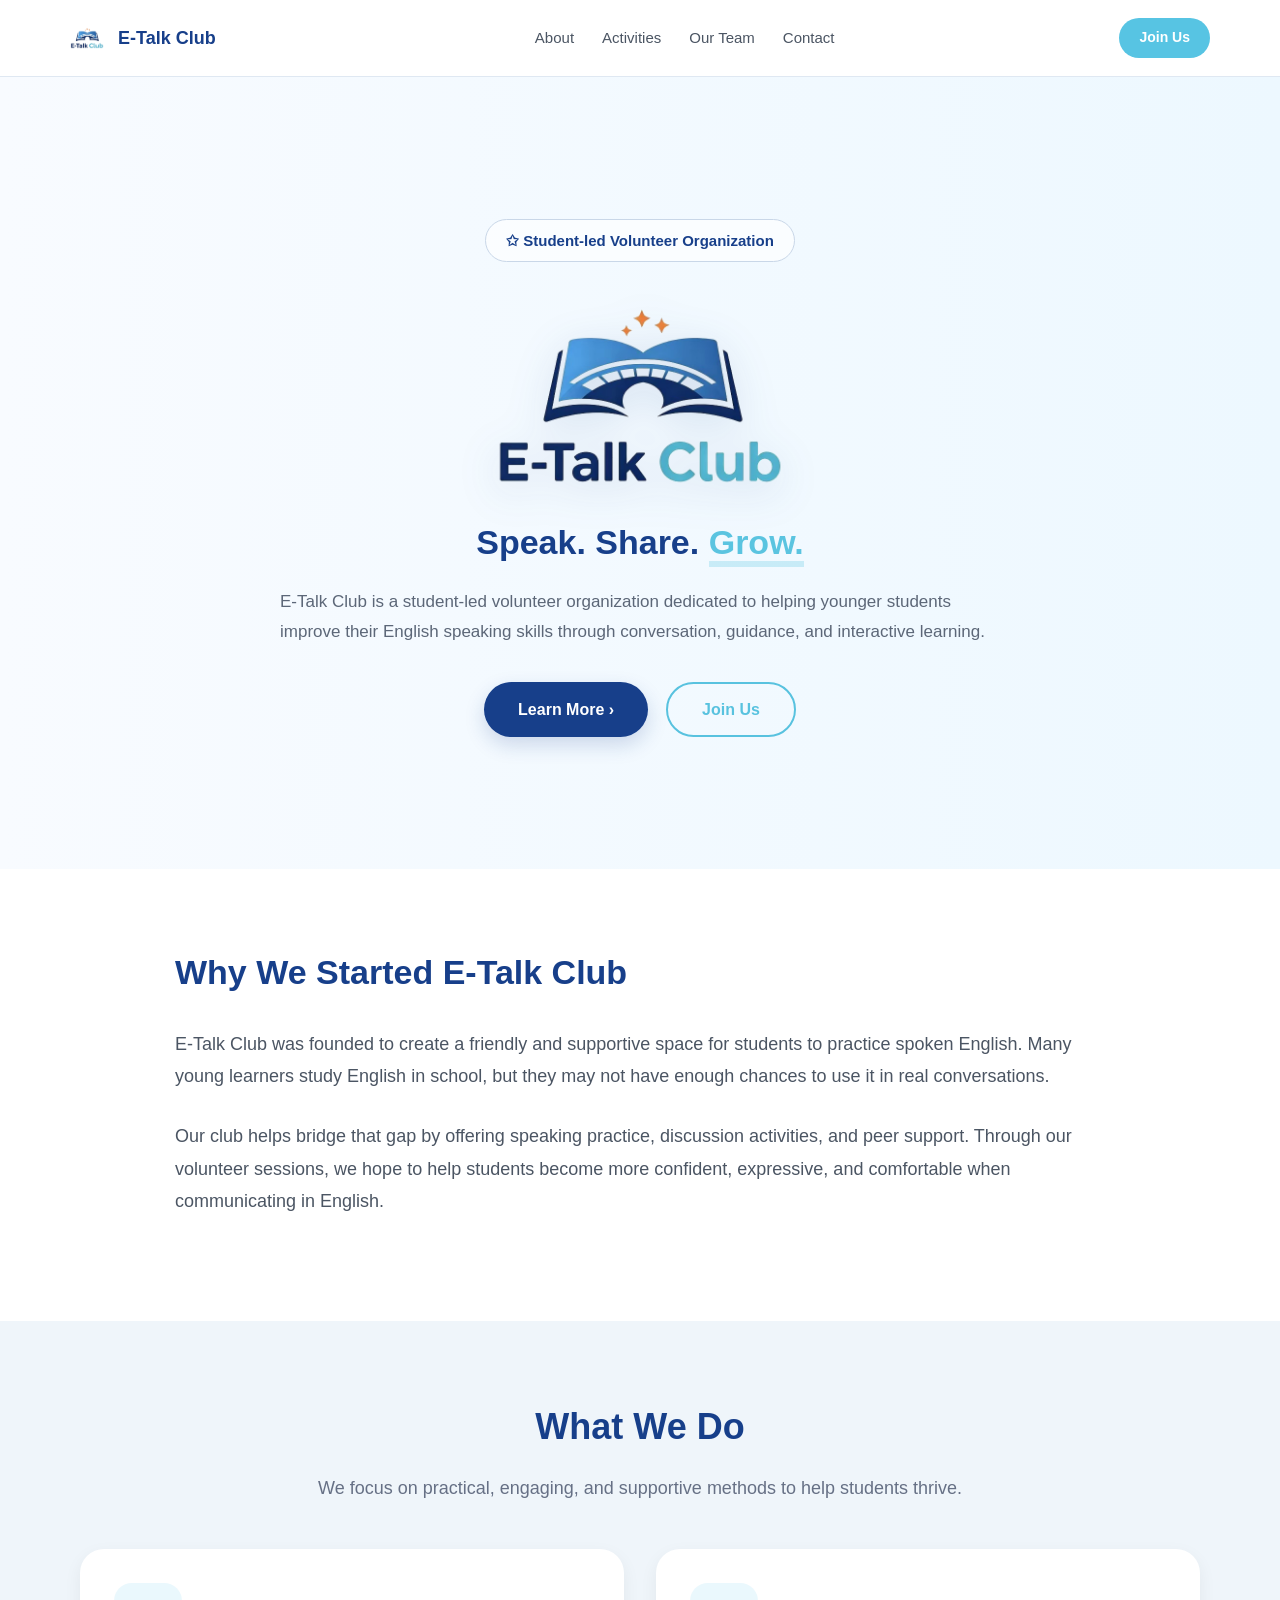
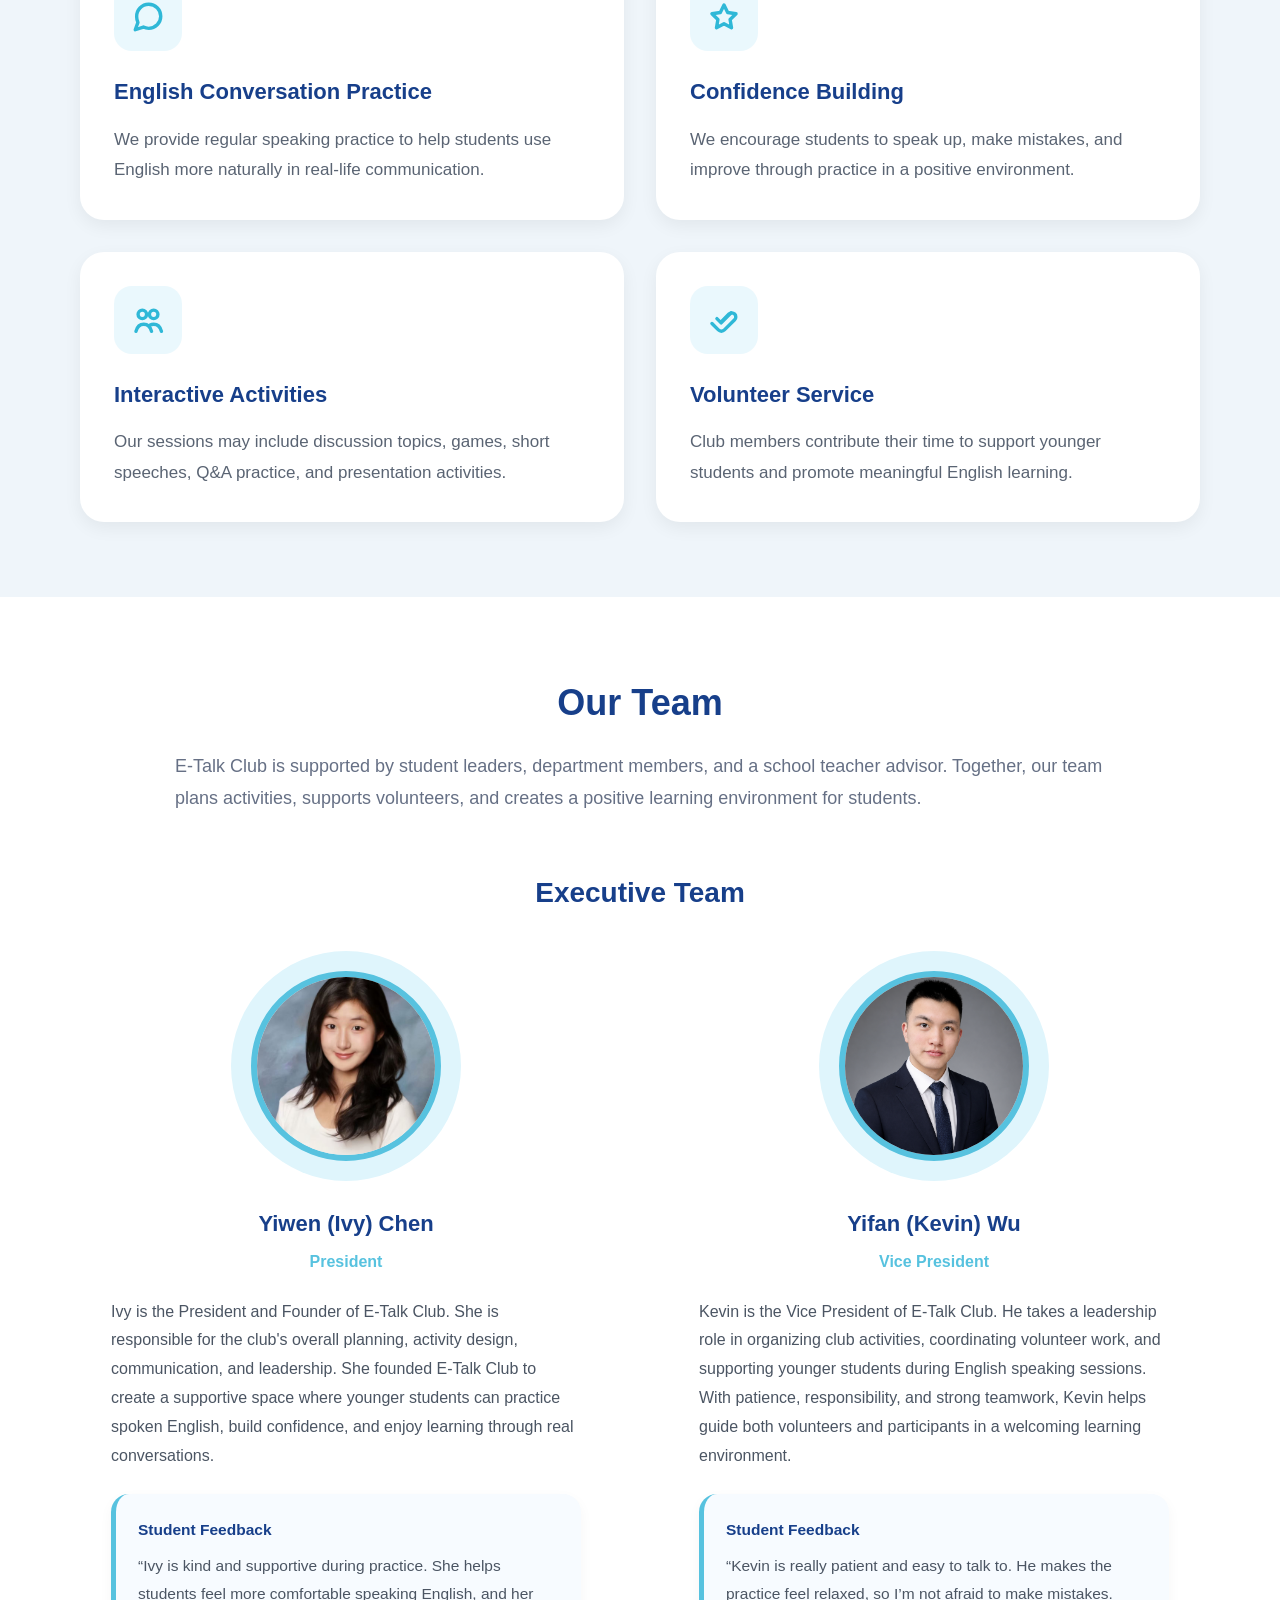
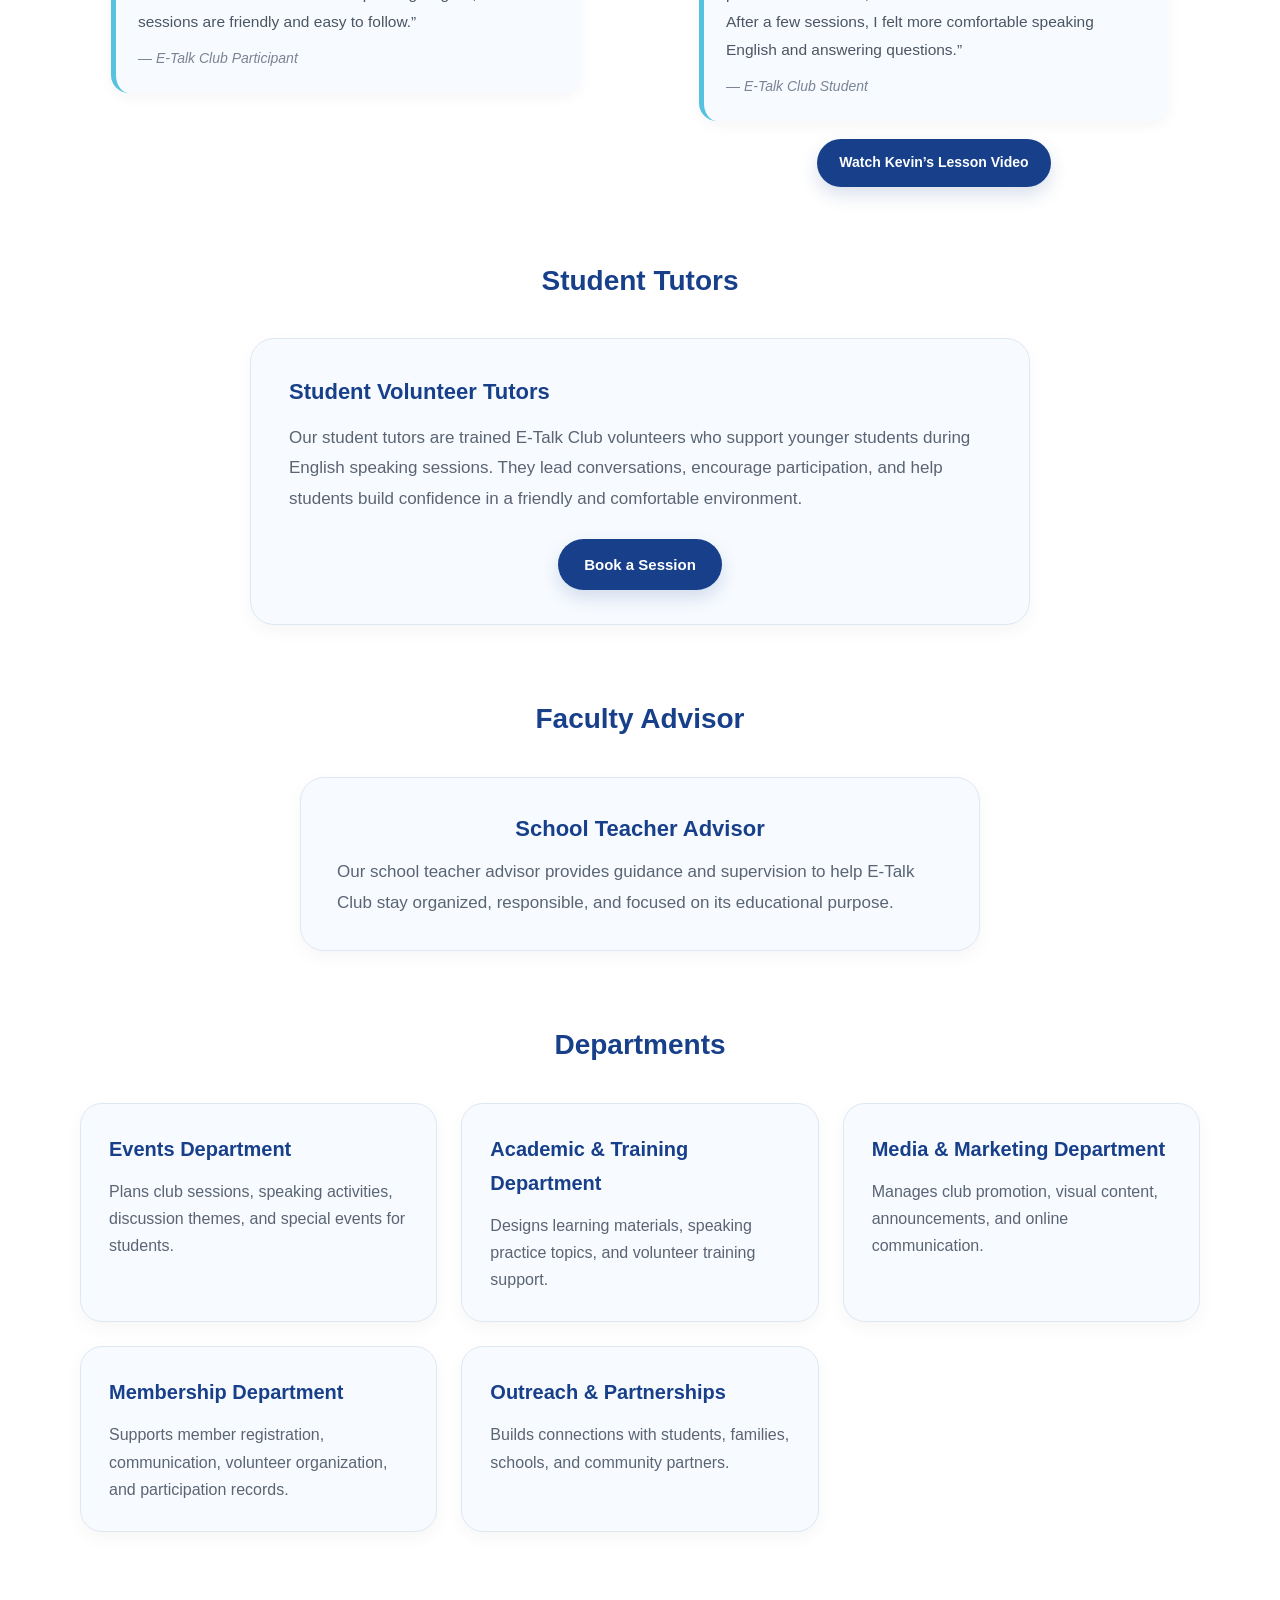
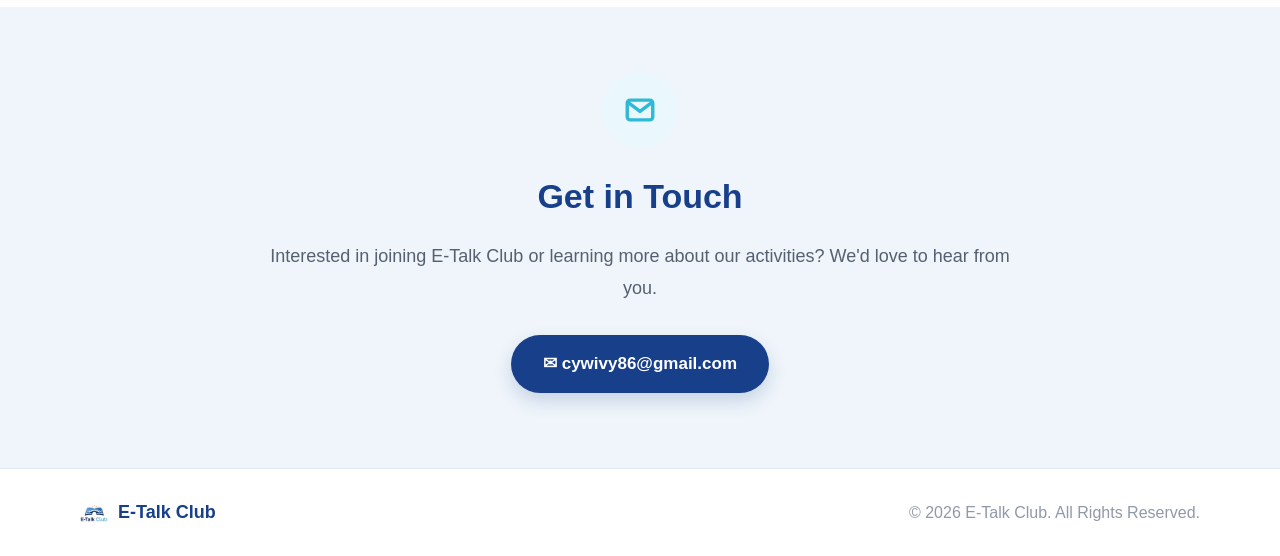
==== index.html @ aeff35d2 "更新 index.html" ====
<!DOCTYPE html>
<html lang="en">
<head>
  <meta charset="UTF-8" />
  <meta name="viewport" content="width=device-width, initial-scale=1.0" />

  <title>E-Talk Club</title>

  <style>
    * {
      margin: 0;
      padding: 0;
      box-sizing: border-box;
      font-family: Arial, Helvetica, sans-serif;
    }

    html {
      scroll-behavior: smooth;
    }

    body {
      background: #f7fbff;
      color: #2f3b4a;
      line-height: 1.7;
    }

    a {
      text-decoration: none;
    }

    img {
      display: block;
      max-width: 100%;
    }

    header {
      background: #ffffff;
      border-bottom: 1px solid #dfe8f2;
      position: sticky;
      top: 0;
      z-index: 1000;
    }

    .navbar {
      max-width: 1200px;
      margin: 0 auto;
      padding: 18px 30px;
      display: flex;
      align-items: center;
      justify-content: space-between;
      gap: 20px;
    }

    .brand {
      display: flex;
      align-items: center;
      gap: 14px;
      min-width: 180px;
    }

    .brand img {
      width: 34px;
      height: auto;
    }

    .brand span {
      font-size: 18px;
      font-weight: 800;
      color: #173f8a;
    }

    .nav-links {
      display: flex;
      align-items: center;
      gap: 28px;
    }

    .nav-links a {
      color: #4b5563;
      font-size: 15px;
      transition: 0.2s;
    }

    .nav-links a:hover {
      color: #173f8a;
    }

    .top-btn {
      background: #57c4e3;
      color: white;
      padding: 8px 20px;
      border-radius: 28px;
      font-size: 14px;
      font-weight: 700;
      white-space: nowrap;
    }

    .hero {
      min-height: 88vh;
      background: linear-gradient(90deg, #f8fbff 0%, #edf8ff 100%);
      display: flex;
      align-items: center;
      justify-content: center;
      text-align: center;
      padding: 80px 20px 70px;
    }

    .hero-content {
      max-width: 820px;
      width: 100%;
    }

    .hero-tag {
      display: inline-flex;
      align-items: center;
      gap: 10px;
      border: 1.5px solid #c9d7e8;
      border-radius: 24px;
      padding: 8px 20px;
      background: rgba(255, 255, 255, 0.65);
      color: #173f8a;
      font-size: 15px;
      font-weight: 700;
      margin-bottom: 38px;
    }

    .hero-logo {
      width: 300px;
      max-width: 80%;
      margin: 0 auto 30px;
      background: transparent;
      filter: drop-shadow(0 10px 20px rgba(23, 63, 138, 0.14));
    }

    .hero-title {
      font-size: 34px;
      line-height: 1.2;
      font-weight: 900;
      color: #173f8a;
      margin-bottom: 24px;
    }

    .hero-title .accent {
      color: #5bc4e0;
      border-bottom: 6px solid rgba(91, 196, 224, 0.28);
    }

    .hero-desc {
      max-width: 720px;
      margin: 0 auto 34px;
      font-size: 17px;
      color: #5c6778;
      line-height: 1.8;
      text-align: left;
    }

    .hero-buttons {
      display: flex;
      justify-content: center;
      gap: 18px;
      flex-wrap: wrap;
    }

    .btn-primary {
      display: inline-flex;
      align-items: center;
      justify-content: center;
      gap: 10px;
      background: #173f8a;
      color: white;
      padding: 14px 34px;
      border-radius: 30px;
      font-size: 16px;
      font-weight: 700;
      box-shadow: 0 8px 20px rgba(23, 63, 138, 0.18);
    }

    .btn-secondary {
      display: inline-flex;
      align-items: center;
      justify-content: center;
      border: 2px solid #58c2df;
      color: #58c2df;
      padding: 12px 34px;
      border-radius: 30px;
      font-size: 16px;
      font-weight: 700;
      background: transparent;
    }

    section {
      padding: 75px 20px;
    }

    .container {
      max-width: 1120px;
      margin: 0 auto;
    }

    .section-heading {
      text-align: center;
      margin-bottom: 16px;
    }

    .section-heading h2 {
      font-size: 36px;
      color: #173f8a;
      font-weight: 900;
      margin-bottom: 12px;
    }

    .section-heading p {
      font-size: 18px;
      color: #667085;
    }

    .about {
      background: #ffffff;
    }

    .about .container {
      max-width: 930px;
    }

    .about h2 {
      font-size: 34px;
      color: #173f8a;
      font-weight: 900;
      margin-bottom: 26px;
    }

    .about p {
      font-size: 18px;
      color: #4b5563;
      margin-bottom: 28px;
      line-height: 1.8;
    }

    .activities {
      background: #eff5fa;
    }

    .activities-intro {
      max-width: 760px;
      margin: 0 auto 46px;
      text-align: center;
      font-size: 18px;
      color: #667085;
    }

    .activities-grid {
      display: grid;
      grid-template-columns: repeat(2, 1fr);
      gap: 32px;
    }

    .activity-card {
      background: #ffffff;
      border-radius: 24px;
      padding: 34px;
      box-shadow: 0 6px 18px rgba(0, 0, 0, 0.06);
      min-height: 250px;
    }

    .icon-box {
      width: 68px;
      height: 68px;
      border-radius: 18px;
      background: #eaf8fd;
      display: flex;
      align-items: center;
      justify-content: center;
      margin-bottom: 22px;
    }

    .icon-box svg {
      width: 34px;
      height: 34px;
      stroke: #2fb8d7;
      stroke-width: 2.4;
      fill: none;
      stroke-linecap: round;
      stroke-linejoin: round;
    }

    .activity-card h3 {
      font-size: 22px;
      color: #173f8a;
      margin-bottom: 14px;
      font-weight: 800;
    }

    .activity-card p {
      font-size: 17px;
      color: #5a6473;
      line-height: 1.8;
    }

    .team {
      background: #ffffff;
    }

    .team-intro {
      max-width: 930px;
      margin: 0 auto 55px;
      text-align: left;
      font-size: 18px;
      color: #667085;
      line-height: 1.8;
    }

    .team-block {
      margin-bottom: 70px;
    }

    .team-block:last-child {
      margin-bottom: 0;
    }

    .team-block-title {
      font-size: 28px;
      color: #173f8a;
      font-weight: 900;
      margin-bottom: 34px;
      text-align: center;
    }

    .executive-grid {
      display: grid;
      grid-template-columns: repeat(2, 1fr);
      gap: 56px;
      align-items: start;
    }

    .founder-card {
      text-align: center;
    }

    .photo-frame {
      width: 230px;
      height: 230px;
      margin: 0 auto 24px;
      border-radius: 50%;
      background: #dff5fc;
      display: flex;
      align-items: center;
      justify-content: center;
    }

    .photo-frame img {
      width: 190px;
      height: 190px;
      object-fit: cover;
      border-radius: 50%;
      border: 6px solid #57c2df;
    }

    .founder-card h3 {
      font-size: 22px;
      color: #173f8a;
      font-weight: 900;
      margin-bottom: 6px;
    }

    .role {
      font-size: 16px;
      color: #57c2df;
      font-weight: 700;
      margin-bottom: 22px;
    }

    .founder-card p {
      text-align: left;
      max-width: 470px;
      margin: 0 auto;
      font-size: 16px;
      color: #4b5563;
      line-height: 1.8;
    }

    .feedback-box {
      max-width: 470px;
      margin: 24px auto 0;
      padding: 22px;
      background: #f7fbff;
      border-left: 5px solid #57c2df;
      border-radius: 18px;
      text-align: left;
      color: #4b5563;
      font-size: 15.5px;
      line-height: 1.8;
      box-shadow: 0 5px 14px rgba(0, 0, 0, 0.04);
    }

    .feedback-box strong {
      color: #173f8a;
      display: block;
      margin-bottom: 8px;
    }

    .feedback-source {
      display: block;
      margin-top: 10px;
      color: #7a8495;
      font-size: 14px;
      font-style: italic;
    }

    .video-link-btn {
      display: flex;
      width: fit-content;
      align-items: center;
      justify-content: center;
      background: #173f8a;
      color: white;
      padding: 12px 22px;
      border-radius: 26px;
      font-size: 14px;
      font-weight: 700;
      box-shadow: 0 8px 18px rgba(23, 63, 138, 0.16);
      margin: 18px auto 0;
    }

    .tutor-card {
      max-width: 780px;
      margin: 0 auto;
      background: #f7fbff;
      border: 1px solid #dfe8f2;
      border-radius: 24px;
      padding: 34px 38px;
      text-align: left;
      box-shadow: 0 6px 18px rgba(0, 0, 0, 0.04);
    }

    .tutor-card h3 {
      color: #173f8a;
      font-size: 22px;
      margin-bottom: 12px;
    }

    .tutor-card p {
      color: #5a6473;
      font-size: 17px;
      line-height: 1.8;
      margin-bottom: 24px;
    }

    .book-session-btn {
      display: flex;
      width: fit-content;
      align-items: center;
      justify-content: center;
      background: #173f8a;
      color: white;
      padding: 13px 26px;
      border-radius: 28px;
      font-size: 15px;
      font-weight: 700;
      box-shadow: 0 8px 18px rgba(23, 63, 138, 0.16);
      margin: 0 auto;
    }

    .advisor-card {
      max-width: 680px;
      margin: 0 auto;
      background: #f7fbff;
      border: 1px solid #dfe8f2;
      border-radius: 24px;
      padding: 32px 36px;
      box-shadow: 0 6px 18px rgba(0, 0, 0, 0.04);
    }

    .advisor-card h3 {
      color: #173f8a;
      font-size: 22px;
      margin-bottom: 10px;
      text-align: center;
    }

    .advisor-card p {
      color: #5a6473;
      font-size: 17px;
      text-align: left;
      line-height: 1.8;
    }

    .departments-grid {
      display: grid;
      grid-template-columns: repeat(3, 1fr);
      gap: 24px;
      justify-content: center;
    }

    .department-card {
      background: #f7fbff;
      border: 1px solid #dfe8f2;
      border-radius: 22px;
      padding: 28px;
      min-height: 170px;
      box-shadow: 0 6px 18px rgba(0, 0, 0, 0.04);
    }

    .department-card h3 {
      color: #173f8a;
      font-size: 20px;
      margin-bottom: 12px;
      font-weight: 800;
    }

    .department-card p {
      color: #5a6473;
      font-size: 16px;
      line-height: 1.7;
    }

    .contact {
      background: #eff5fa;
      text-align: center;
      padding: 65px 20px 75px;
    }

    .contact-icon {
      width: 76px;
      height: 76px;
      margin: 0 auto 20px;
      border-radius: 50%;
      background: #eaf8fd;
      display: flex;
      align-items: center;
      justify-content: center;
    }

    .contact-icon svg {
      width: 34px;
      height: 34px;
      stroke: #2fb8d7;
      stroke-width: 2.4;
      fill: none;
      stroke-linecap: round;
      stroke-linejoin: round;
    }

    .contact h2 {
      font-size: 34px;
      color: #173f8a;
      font-weight: 900;
      margin-bottom: 14px;
    }

    .contact p {
      max-width: 760px;
      margin: 0 auto 30px;
      font-size: 18px;
      color: #556070;
      line-height: 1.8;
    }

    .email-btn {
      display: inline-flex;
      align-items: center;
      justify-content: center;
      gap: 12px;
      background: #173f8a;
      color: white;
      padding: 15px 32px;
      border-radius: 30px;
      font-size: 17px;
      font-weight: 700;
      box-shadow: 0 8px 18px rgba(23, 63, 138, 0.18);
    }

    footer {
      background: #ffffff;
      border-top: 1px solid #dfe8f2;
      padding: 28px 20px;
    }

    .footer-wrap {
      max-width: 1120px;
      margin: 0 auto;
      display: flex;
      align-items: center;
      justify-content: space-between;
      gap: 20px;
      flex-wrap: wrap;
    }

    .footer-left {
      display: flex;
      align-items: center;
      gap: 10px;
      color: #173f8a;
      font-size: 18px;
      font-weight: 800;
    }

    .footer-left img {
      width: 28px;
      height: auto;
    }

    .footer-right {
      color: #9099a8;
      font-size: 16px;
    }

    @media (max-width: 950px) {
      .nav-links {
        display: none;
      }

      .hero-logo {
        width: 250px;
        margin-bottom: 30px;
      }

      .hero-title {
        font-size: 30px;
      }

      .activities-grid,
      .executive-grid,
      .departments-grid {
        grid-template-columns: 1fr;
      }
    }

    @media (max-width: 640px) {
      .navbar {
        padding: 16px 18px;
      }

      .brand span {
        font-size: 16px;
      }

      .top-btn {
        padding: 8px 16px;
        font-size: 13px;
      }

      .hero {
        padding: 70px 18px;
      }

      .hero-logo {
        width: 220px;
        margin-bottom: 28px;
      }

      .hero-title {
        font-size: 26px;
      }

      .hero-desc,
      .about p,
      .activities-intro,
      .team-intro,
      .contact p {
        font-size: 16px;
      }

      .section-heading h2,
      .about h2,
      .contact h2 {
        font-size: 30px;
      }

      .activity-card,
      .advisor-card,
      .department-card,
      .tutor-card {
        padding: 28px;
      }

      .photo-frame {
        width: 210px;
        height: 210px;
      }

      .photo-frame img {
        width: 175px;
        height: 175px;
      }

      .footer-wrap {
        flex-direction: column;
        text-align: center;
      }
    }
  </style>
</head>

<body>

  <header>
    <div class="navbar">
      <div class="brand">
        <img src="logo.png" alt="E-Talk Club Logo">
        <span>E-Talk Club</span>
      </div>

      <nav class="nav-links">
        <a href="#about">About</a>
        <a href="#activities">Activities</a>
        <a href="#team">Our Team</a>
        <a href="#contact">Contact</a>
      </nav>

      <a href="#contact" class="top-btn">Join Us</a>
    </div>
  </header>

  <section class="hero">
    <div class="hero-content">
      <div class="hero-tag">✩ Student-led Volunteer Organization</div>

      <img src="logo.png" alt="E-Talk Club Logo" class="hero-logo">

      <h1 class="hero-title">
        Speak. Share. <span class="accent">Grow.</span>
      </h1>

      <p class="hero-desc">
        E-Talk Club is a student-led volunteer organization dedicated to helping
        younger students improve their English speaking skills through conversation,
        guidance, and interactive learning.
      </p>

      <div class="hero-buttons">
        <a href="#about" class="btn-primary">Learn More ›</a>
        <a href="#contact" class="btn-secondary">Join Us</a>
      </div>
    </div>
  </section>

  <section class="about" id="about">
    <div class="container">
      <h2>Why We Started E-Talk Club</h2>

      <p>
        E-Talk Club was founded to create a friendly and supportive space for students
        to practice spoken English. Many young learners study English in school, but
        they may not have enough chances to use it in real conversations.
      </p>

      <p>
        Our club helps bridge that gap by offering speaking practice, discussion
        activities, and peer support. Through our volunteer sessions, we hope to help
        students become more confident, expressive, and comfortable when communicating
        in English.
      </p>
    </div>
  </section>

  <section class="activities" id="activities">
    <div class="container">
      <div class="section-heading">
        <h2>What We Do</h2>
      </div>

      <div class="activities-intro">
        We focus on practical, engaging, and supportive methods to help students thrive.
      </div>

      <div class="activities-grid">

        <div class="activity-card">
          <div class="icon-box">
            <svg viewBox="0 0 24 24">
              <path d="M21 11.5a8.5 8.5 0 0 1-8.5 8.5 8.9 8.9 0 0 1-3.8-.9L3 21l1.9-5.2a8.6 8.6 0 0 1-.9-3.9A8.5 8.5 0 0 1 12.5 3 8.5 8.5 0 0 1 21 11.5z"></path>
            </svg>
          </div>
          <h3>English Conversation Practice</h3>
          <p>
            We provide regular speaking practice to help students use English more
            naturally in real-life communication.
          </p>
        </div>

        <div class="activity-card">
          <div class="icon-box">
            <svg viewBox="0 0 24 24">
              <path d="M12 3.5l2.6 5.3 5.9.9-4.2 4.1 1 5.8L12 16.8 6.7 19.6l1-5.8-4.2-4.1 5.9-.9L12 3.5z"></path>
            </svg>
          </div>
          <h3>Confidence Building</h3>
          <p>
            We encourage students to speak up, make mistakes, and improve through
            practice in a positive environment.
          </p>
        </div>

        <div class="activity-card">
          <div class="icon-box">
            <svg viewBox="0 0 24 24">
              <circle cx="8" cy="8" r="3"></circle>
              <circle cx="16" cy="8" r="3"></circle>
              <path d="M3.5 20c.8-3 2.8-5 5.5-5s4.7 2 5.5 5"></path>
              <path d="M13.5 15.5c.8-.4 1.6-.5 2.5-.5 2.7 0 4.7 2 5.5 5"></path>
            </svg>
          </div>
          <h3>Interactive Activities</h3>
          <p>
            Our sessions may include discussion topics, games, short speeches,
            Q&A practice, and presentation activities.
          </p>
        </div>

        <div class="activity-card">
          <div class="icon-box">
            <svg viewBox="0 0 24 24">
              <path d="M7 11l3 3 7-7"></path>
              <path d="M3.5 14.5l4.5 4.5c1.2 1.2 3.1 1.2 4.3 0l7.2-7.2c1.1-1.1 1.1-2.9 0-4s-2.9-1.1-4 0L10 13.3"></path>
            </svg>
          </div>
          <h3>Volunteer Service</h3>
          <p>
            Club members contribute their time to support younger students and promote
            meaningful English learning.
          </p>
        </div>

      </div>
    </div>
  </section>

  <section class="team" id="team">
    <div class="container">
      <div class="section-heading">
        <h2>Our Team</h2>
      </div>

      <p class="team-intro">
        E-Talk Club is supported by student leaders, department members, and a school teacher advisor.
        Together, our team plans activities, supports volunteers, and creates a positive learning environment
        for students.
      </p>

      <div class="team-block">
        <h2 class="team-block-title">Executive Team</h2>

        <div class="executive-grid">
          <div class="founder-card">
            <div class="photo-frame">
              <img src="ivy.jpeg" alt="Yiwen Ivy Chen">
            </div>

            <h3>Yiwen (Ivy) Chen</h3>
            <div class="role">President</div>

            <p>
              Ivy is the President and Founder of E-Talk Club. She is responsible
              for the club's overall planning, activity design, communication, and
              leadership. She founded E-Talk Club to create a supportive space where
              younger students can practice spoken English, build confidence, and enjoy
              learning through real conversations.
            </p>

            <div class="feedback-box">
              <strong>Student Feedback</strong>
              “Ivy is kind and supportive during practice. She helps students feel more comfortable speaking English, and her sessions are friendly and easy to follow.”
              <span class="feedback-source">— E-Talk Club Participant</span>
            </div>
          </div>

          <div class="founder-card">
            <div class="photo-frame">
              <img src="kevin.jpeg" alt="Yifan Kevin Wu">
            </div>

            <h3>Yifan (Kevin) Wu</h3>
            <div class="role">Vice President</div>

            <p>
              Kevin is the Vice President of E-Talk Club. He takes a leadership role
              in organizing club activities, coordinating volunteer work, and supporting
              younger students during English speaking sessions. With patience,
              responsibility, and strong teamwork, Kevin helps guide both volunteers and
              participants in a welcoming learning environment.
            </p>

            <div class="feedback-box">
              <strong>Student Feedback</strong>
              “Kevin is really patient and easy to talk to. He makes the practice feel relaxed, so I’m not afraid to make mistakes. After a few sessions, I felt more comfortable speaking English and answering questions.”
              <span class="feedback-source">— E-Talk Club Student</span>
            </div>

            <a
              href="https://drive.google.com/file/d/1S_GpuYlRVU_Peuezmw26yMU2I0khm-F5/view?usp=drivesdk"
              target="_blank"
              class="video-link-btn">
              Watch Kevin’s Lesson Video
            </a>
          </div>
        </div>
      </div>

      <div class="team-block">
        <h2 class="team-block-title">Student Tutors</h2>

        <div class="tutor-card">
          <h3>Student Volunteer Tutors</h3>
          <p>
            Our student tutors are trained E-Talk Club volunteers who support younger students during
            English speaking sessions. They lead conversations, encourage participation, and help students
            build confidence in a friendly and comfortable environment.
          </p>

          <a href="mailto:712kevinwu@gmail.com?subject=E-Talk Club Session Booking" class="book-session-btn">
            Book a Session
          </a>
        </div>
      </div>

      <div class="team-block">
        <h2 class="team-block-title">Faculty Advisor</h2>

        <div class="advisor-card">
          <h3>School Teacher Advisor</h3>
          <p>
            Our school teacher advisor provides guidance and supervision to help E-Talk Club stay organized,
            responsible, and focused on its educational purpose.
          </p>
        </div>
      </div>

      <div class="team-block">
        <h2 class="team-block-title">Departments</h2>

        <div class="departments-grid">
          <div class="department-card">
            <h3>Events Department</h3>
            <p>
              Plans club sessions, speaking activities, discussion themes, and special events for students.
            </p>
          </div>

          <div class="department-card">
            <h3>Academic & Training Department</h3>
            <p>
              Designs learning materials, speaking practice topics, and volunteer training support.
            </p>
          </div>

          <div class="department-card">
            <h3>Media & Marketing Department</h3>
            <p>
              Manages club promotion, visual content, announcements, and online communication.
            </p>
          </div>

          <div class="department-card">
            <h3>Membership Department</h3>
            <p>
              Supports member registration, communication, volunteer organization, and participation records.
            </p>
          </div>

          <div class="department-card">
            <h3>Outreach & Partnerships</h3>
            <p>
              Builds connections with students, families, schools, and community partners.
            </p>
          </div>
        </div>
      </div>

    </div>
  </section>

  <section class="contact" id="contact">
    <div class="container">
      <div class="contact-icon">
        <svg viewBox="0 0 24 24">
          <rect x="3" y="5" width="18" height="14" rx="2"></rect>
          <path d="M4 7l8 6 8-6"></path>
        </svg>
      </div>

      <h2>Get in Touch</h2>

      <p>
        Interested in joining E-Talk Club or learning more about our activities?
        We'd love to hear from you.
      </p>

      <a href="mailto:cywivy86@gmail.com" class="email-btn">
        ✉ cywivy86@gmail.com
      </a>
    </div>
  </section>

  <footer>
    <div class="footer-wrap">
      <div class="footer-left">
        <img src="logo.png" alt="E-Talk Club Logo">
        <span>E-Talk Club</span>
      </div>

      <div class="footer-right">© 2026 E-Talk Club. All Rights Reserved.</div>
    </div>
  </footer>

</body>
</html>
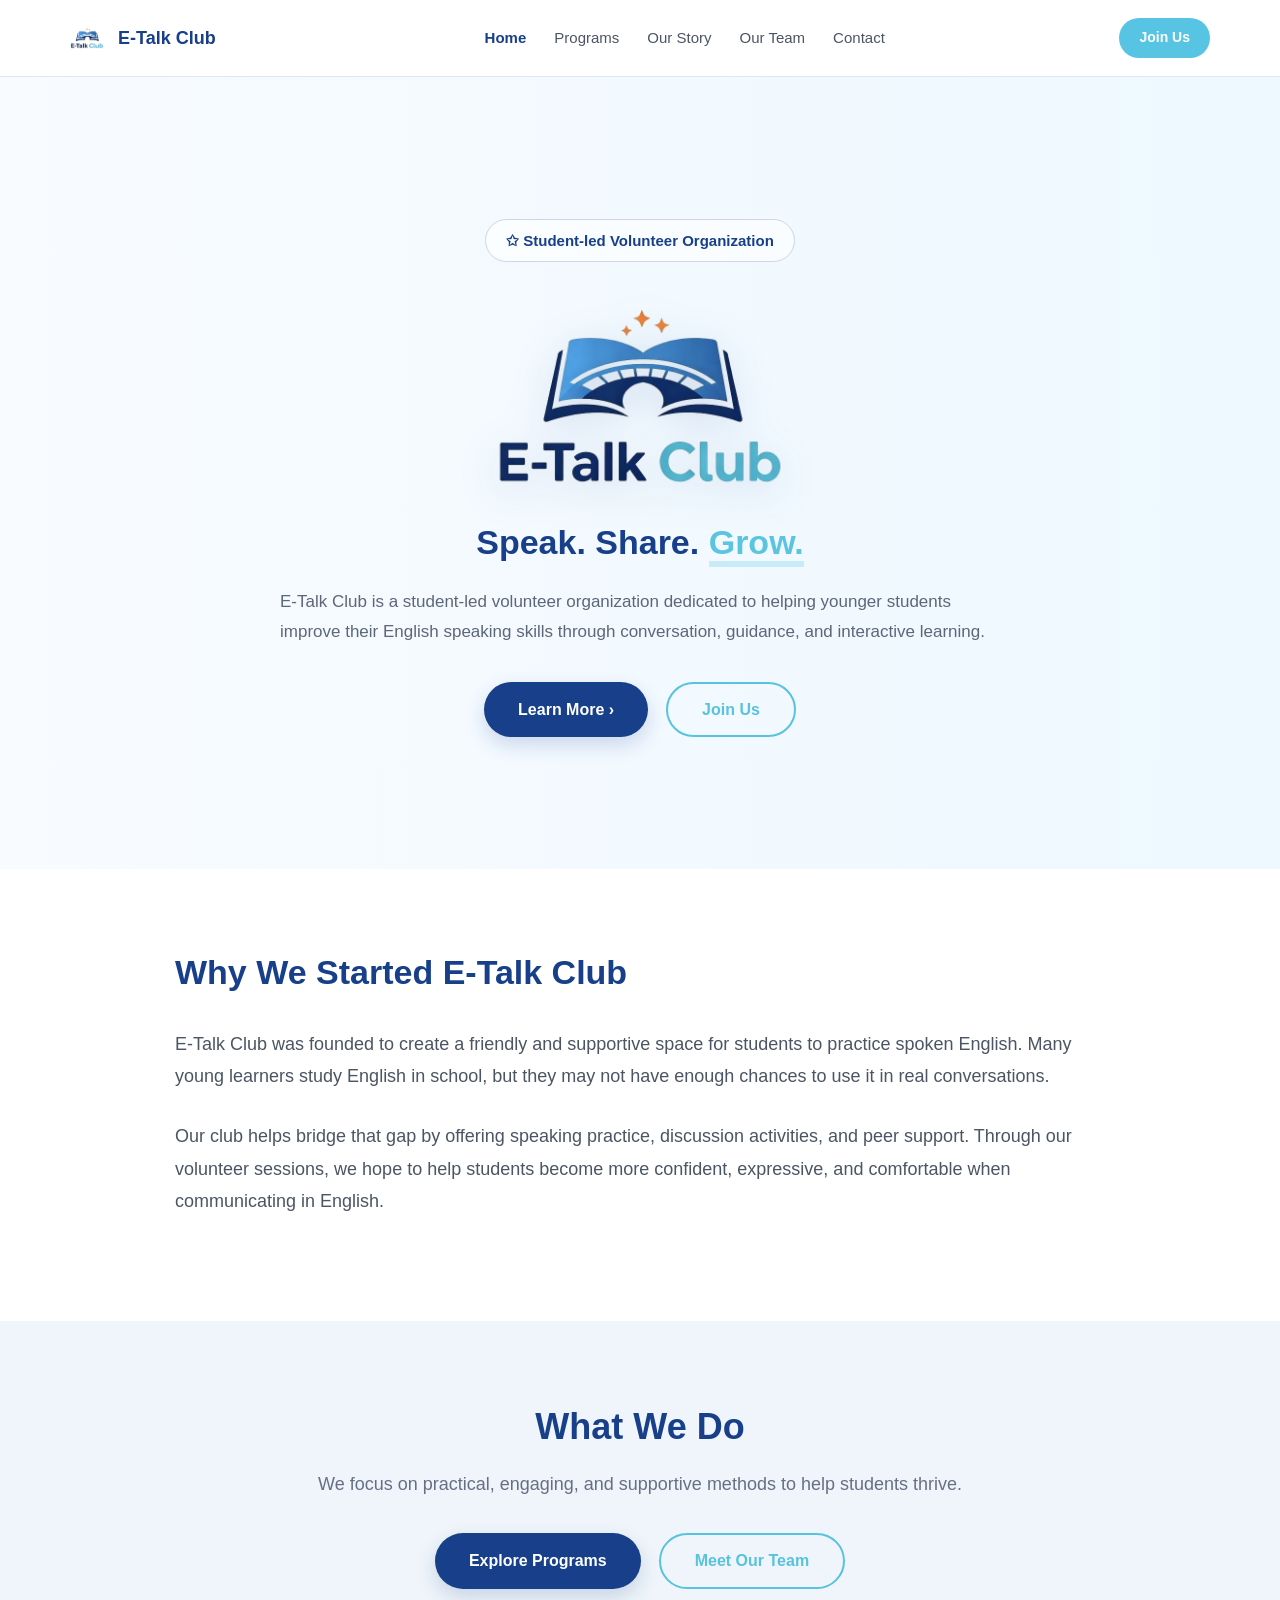
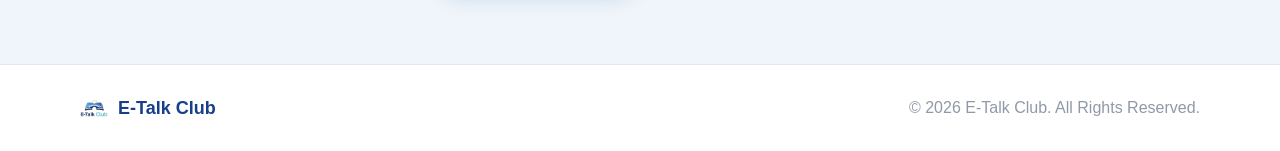
==== commit 211700bd: "更新 index.html" ====
--- a/index.html
+++ b/index.html
@@ -5,709 +5,27 @@
   <meta name="viewport" content="width=device-width, initial-scale=1.0" />
 
   <title>E-Talk Club</title>
-
-  <style>
-    * {
-      margin: 0;
-      padding: 0;
-      box-sizing: border-box;
-      font-family: Arial, Helvetica, sans-serif;
-    }
-
-    html {
-      scroll-behavior: smooth;
-    }
-
-    body {
-      background: #f7fbff;
-      color: #2f3b4a;
-      line-height: 1.7;
-    }
-
-    a {
-      text-decoration: none;
-    }
-
-    img {
-      display: block;
-      max-width: 100%;
-    }
-
-    header {
-      background: #ffffff;
-      border-bottom: 1px solid #dfe8f2;
-      position: sticky;
-      top: 0;
-      z-index: 1000;
-    }
-
-    .navbar {
-      max-width: 1200px;
-      margin: 0 auto;
-      padding: 18px 30px;
-      display: flex;
-      align-items: center;
-      justify-content: space-between;
-      gap: 20px;
-    }
-
-    .brand {
-      display: flex;
-      align-items: center;
-      gap: 14px;
-      min-width: 180px;
-    }
-
-    .brand img {
-      width: 34px;
-      height: auto;
-    }
-
-    .brand span {
-      font-size: 18px;
-      font-weight: 800;
-      color: #173f8a;
-    }
-
-    .nav-links {
-      display: flex;
-      align-items: center;
-      gap: 28px;
-    }
-
-    .nav-links a {
-      color: #4b5563;
-      font-size: 15px;
-      transition: 0.2s;
-    }
-
-    .nav-links a:hover {
-      color: #173f8a;
-    }
-
-    .top-btn {
-      background: #57c4e3;
-      color: white;
-      padding: 8px 20px;
-      border-radius: 28px;
-      font-size: 14px;
-      font-weight: 700;
-      white-space: nowrap;
-    }
-
-    .hero {
-      min-height: 88vh;
-      background: linear-gradient(90deg, #f8fbff 0%, #edf8ff 100%);
-      display: flex;
-      align-items: center;
-      justify-content: center;
-      text-align: center;
-      padding: 80px 20px 70px;
-    }
-
-    .hero-content {
-      max-width: 820px;
-      width: 100%;
-    }
-
-    .hero-tag {
-      display: inline-flex;
-      align-items: center;
-      gap: 10px;
-      border: 1.5px solid #c9d7e8;
-      border-radius: 24px;
-      padding: 8px 20px;
-      background: rgba(255, 255, 255, 0.65);
-      color: #173f8a;
-      font-size: 15px;
-      font-weight: 700;
-      margin-bottom: 38px;
-    }
-
-    .hero-logo {
-      width: 300px;
-      max-width: 80%;
-      margin: 0 auto 30px;
-      background: transparent;
-      filter: drop-shadow(0 10px 20px rgba(23, 63, 138, 0.14));
-    }
-
-    .hero-title {
-      font-size: 34px;
-      line-height: 1.2;
-      font-weight: 900;
-      color: #173f8a;
-      margin-bottom: 24px;
-    }
-
-    .hero-title .accent {
-      color: #5bc4e0;
-      border-bottom: 6px solid rgba(91, 196, 224, 0.28);
-    }
-
-    .hero-desc {
-      max-width: 720px;
-      margin: 0 auto 34px;
-      font-size: 17px;
-      color: #5c6778;
-      line-height: 1.8;
-      text-align: left;
-    }
-
-    .hero-buttons {
-      display: flex;
-      justify-content: center;
-      gap: 18px;
-      flex-wrap: wrap;
-    }
-
-    .btn-primary {
-      display: inline-flex;
-      align-items: center;
-      justify-content: center;
-      gap: 10px;
-      background: #173f8a;
-      color: white;
-      padding: 14px 34px;
-      border-radius: 30px;
-      font-size: 16px;
-      font-weight: 700;
-      box-shadow: 0 8px 20px rgba(23, 63, 138, 0.18);
-    }
-
-    .btn-secondary {
-      display: inline-flex;
-      align-items: center;
-      justify-content: center;
-      border: 2px solid #58c2df;
-      color: #58c2df;
-      padding: 12px 34px;
-      border-radius: 30px;
-      font-size: 16px;
-      font-weight: 700;
-      background: transparent;
-    }
-
-    section {
-      padding: 75px 20px;
-    }
-
-    .container {
-      max-width: 1120px;
-      margin: 0 auto;
-    }
-
-    .section-heading {
-      text-align: center;
-      margin-bottom: 16px;
-    }
-
-    .section-heading h2 {
-      font-size: 36px;
-      color: #173f8a;
-      font-weight: 900;
-      margin-bottom: 12px;
-    }
-
-    .section-heading p {
-      font-size: 18px;
-      color: #667085;
-    }
-
-    .about {
-      background: #ffffff;
-    }
-
-    .about .container {
-      max-width: 930px;
-    }
-
-    .about h2 {
-      font-size: 34px;
-      color: #173f8a;
-      font-weight: 900;
-      margin-bottom: 26px;
-    }
-
-    .about p {
-      font-size: 18px;
-      color: #4b5563;
-      margin-bottom: 28px;
-      line-height: 1.8;
-    }
-
-    .activities {
-      background: #eff5fa;
-    }
-
-    .activities-intro {
-      max-width: 760px;
-      margin: 0 auto 46px;
-      text-align: center;
-      font-size: 18px;
-      color: #667085;
-    }
-
-    .activities-grid {
-      display: grid;
-      grid-template-columns: repeat(2, 1fr);
-      gap: 32px;
-    }
-
-    .activity-card {
-      background: #ffffff;
-      border-radius: 24px;
-      padding: 34px;
-      box-shadow: 0 6px 18px rgba(0, 0, 0, 0.06);
-      min-height: 250px;
-    }
-
-    .icon-box {
-      width: 68px;
-      height: 68px;
-      border-radius: 18px;
-      background: #eaf8fd;
-      display: flex;
-      align-items: center;
-      justify-content: center;
-      margin-bottom: 22px;
-    }
-
-    .icon-box svg {
-      width: 34px;
-      height: 34px;
-      stroke: #2fb8d7;
-      stroke-width: 2.4;
-      fill: none;
-      stroke-linecap: round;
-      stroke-linejoin: round;
-    }
-
-    .activity-card h3 {
-      font-size: 22px;
-      color: #173f8a;
-      margin-bottom: 14px;
-      font-weight: 800;
-    }
-
-    .activity-card p {
-      font-size: 17px;
-      color: #5a6473;
-      line-height: 1.8;
-    }
-
-    .team {
-      background: #ffffff;
-    }
-
-    .team-intro {
-      max-width: 930px;
-      margin: 0 auto 55px;
-      text-align: left;
-      font-size: 18px;
-      color: #667085;
-      line-height: 1.8;
-    }
-
-    .team-block {
-      margin-bottom: 70px;
-    }
-
-    .team-block:last-child {
-      margin-bottom: 0;
-    }
-
-    .team-block-title {
-      font-size: 28px;
-      color: #173f8a;
-      font-weight: 900;
-      margin-bottom: 34px;
-      text-align: center;
-    }
-
-    .executive-grid {
-      display: grid;
-      grid-template-columns: repeat(2, 1fr);
-      gap: 56px;
-      align-items: start;
-    }
-
-    .founder-card {
-      text-align: center;
-    }
-
-    .photo-frame {
-      width: 230px;
-      height: 230px;
-      margin: 0 auto 24px;
-      border-radius: 50%;
-      background: #dff5fc;
-      display: flex;
-      align-items: center;
-      justify-content: center;
-    }
-
-    .photo-frame img {
-      width: 190px;
-      height: 190px;
-      object-fit: cover;
-      border-radius: 50%;
-      border: 6px solid #57c2df;
-    }
-
-    .founder-card h3 {
-      font-size: 22px;
-      color: #173f8a;
-      font-weight: 900;
-      margin-bottom: 6px;
-    }
-
-    .role {
-      font-size: 16px;
-      color: #57c2df;
-      font-weight: 700;
-      margin-bottom: 22px;
-    }
-
-    .founder-card p {
-      text-align: left;
-      max-width: 470px;
-      margin: 0 auto;
-      font-size: 16px;
-      color: #4b5563;
-      line-height: 1.8;
-    }
-
-    .feedback-box {
-      max-width: 470px;
-      margin: 24px auto 0;
-      padding: 22px;
-      background: #f7fbff;
-      border-left: 5px solid #57c2df;
-      border-radius: 18px;
-      text-align: left;
-      color: #4b5563;
-      font-size: 15.5px;
-      line-height: 1.8;
-      box-shadow: 0 5px 14px rgba(0, 0, 0, 0.04);
-    }
-
-    .feedback-box strong {
-      color: #173f8a;
-      display: block;
-      margin-bottom: 8px;
-    }
-
-    .feedback-source {
-      display: block;
-      margin-top: 10px;
-      color: #7a8495;
-      font-size: 14px;
-      font-style: italic;
-    }
-
-    .video-link-btn {
-      display: flex;
-      width: fit-content;
-      align-items: center;
-      justify-content: center;
-      background: #173f8a;
-      color: white;
-      padding: 12px 22px;
-      border-radius: 26px;
-      font-size: 14px;
-      font-weight: 700;
-      box-shadow: 0 8px 18px rgba(23, 63, 138, 0.16);
-      margin: 18px auto 0;
-    }
-
-    .tutor-card {
-      max-width: 780px;
-      margin: 0 auto;
-      background: #f7fbff;
-      border: 1px solid #dfe8f2;
-      border-radius: 24px;
-      padding: 34px 38px;
-      text-align: left;
-      box-shadow: 0 6px 18px rgba(0, 0, 0, 0.04);
-    }
-
-    .tutor-card h3 {
-      color: #173f8a;
-      font-size: 22px;
-      margin-bottom: 12px;
-    }
-
-    .tutor-card p {
-      color: #5a6473;
-      font-size: 17px;
-      line-height: 1.8;
-      margin-bottom: 24px;
-    }
-
-    .book-session-btn {
-      display: flex;
-      width: fit-content;
-      align-items: center;
-      justify-content: center;
-      background: #173f8a;
-      color: white;
-      padding: 13px 26px;
-      border-radius: 28px;
-      font-size: 15px;
-      font-weight: 700;
-      box-shadow: 0 8px 18px rgba(23, 63, 138, 0.16);
-      margin: 0 auto;
-    }
-
-    .advisor-card {
-      max-width: 680px;
-      margin: 0 auto;
-      background: #f7fbff;
-      border: 1px solid #dfe8f2;
-      border-radius: 24px;
-      padding: 32px 36px;
-      box-shadow: 0 6px 18px rgba(0, 0, 0, 0.04);
-    }
-
-    .advisor-card h3 {
-      color: #173f8a;
-      font-size: 22px;
-      margin-bottom: 10px;
-      text-align: center;
-    }
-
-    .advisor-card p {
-      color: #5a6473;
-      font-size: 17px;
-      text-align: left;
-      line-height: 1.8;
-    }
-
-    .departments-grid {
-      display: grid;
-      grid-template-columns: repeat(3, 1fr);
-      gap: 24px;
-      justify-content: center;
-    }
-
-    .department-card {
-      background: #f7fbff;
-      border: 1px solid #dfe8f2;
-      border-radius: 22px;
-      padding: 28px;
-      min-height: 170px;
-      box-shadow: 0 6px 18px rgba(0, 0, 0, 0.04);
-    }
-
-    .department-card h3 {
-      color: #173f8a;
-      font-size: 20px;
-      margin-bottom: 12px;
-      font-weight: 800;
-    }
-
-    .department-card p {
-      color: #5a6473;
-      font-size: 16px;
-      line-height: 1.7;
-    }
-
-    .contact {
-      background: #eff5fa;
-      text-align: center;
-      padding: 65px 20px 75px;
-    }
-
-    .contact-icon {
-      width: 76px;
-      height: 76px;
-      margin: 0 auto 20px;
-      border-radius: 50%;
-      background: #eaf8fd;
-      display: flex;
-      align-items: center;
-      justify-content: center;
-    }
-
-    .contact-icon svg {
-      width: 34px;
-      height: 34px;
-      stroke: #2fb8d7;
-      stroke-width: 2.4;
-      fill: none;
-      stroke-linecap: round;
-      stroke-linejoin: round;
-    }
-
-    .contact h2 {
-      font-size: 34px;
-      color: #173f8a;
-      font-weight: 900;
-      margin-bottom: 14px;
-    }
-
-    .contact p {
-      max-width: 760px;
-      margin: 0 auto 30px;
-      font-size: 18px;
-      color: #556070;
-      line-height: 1.8;
-    }
-
-    .email-btn {
-      display: inline-flex;
-      align-items: center;
-      justify-content: center;
-      gap: 12px;
-      background: #173f8a;
-      color: white;
-      padding: 15px 32px;
-      border-radius: 30px;
-      font-size: 17px;
-      font-weight: 700;
-      box-shadow: 0 8px 18px rgba(23, 63, 138, 0.18);
-    }
-
-    footer {
-      background: #ffffff;
-      border-top: 1px solid #dfe8f2;
-      padding: 28px 20px;
-    }
-
-    .footer-wrap {
-      max-width: 1120px;
-      margin: 0 auto;
-      display: flex;
-      align-items: center;
-      justify-content: space-between;
-      gap: 20px;
-      flex-wrap: wrap;
-    }
-
-    .footer-left {
-      display: flex;
-      align-items: center;
-      gap: 10px;
-      color: #173f8a;
-      font-size: 18px;
-      font-weight: 800;
-    }
-
-    .footer-left img {
-      width: 28px;
-      height: auto;
-    }
-
-    .footer-right {
-      color: #9099a8;
-      font-size: 16px;
-    }
-
-    @media (max-width: 950px) {
-      .nav-links {
-        display: none;
-      }
-
-      .hero-logo {
-        width: 250px;
-        margin-bottom: 30px;
-      }
-
-      .hero-title {
-        font-size: 30px;
-      }
-
-      .activities-grid,
-      .executive-grid,
-      .departments-grid {
-        grid-template-columns: 1fr;
-      }
-    }
-
-    @media (max-width: 640px) {
-      .navbar {
-        padding: 16px 18px;
-      }
-
-      .brand span {
-        font-size: 16px;
-      }
-
-      .top-btn {
-        padding: 8px 16px;
-        font-size: 13px;
-      }
-
-      .hero {
-        padding: 70px 18px;
-      }
-
-      .hero-logo {
-        width: 220px;
-        margin-bottom: 28px;
-      }
-
-      .hero-title {
-        font-size: 26px;
-      }
-
-      .hero-desc,
-      .about p,
-      .activities-intro,
-      .team-intro,
-      .contact p {
-        font-size: 16px;
-      }
-
-      .section-heading h2,
-      .about h2,
-      .contact h2 {
-        font-size: 30px;
-      }
-
-      .activity-card,
-      .advisor-card,
-      .department-card,
-      .tutor-card {
-        padding: 28px;
-      }
-
-      .photo-frame {
-        width: 210px;
-        height: 210px;
-      }
-
-      .photo-frame img {
-        width: 175px;
-        height: 175px;
-      }
-
-      .footer-wrap {
-        flex-direction: column;
-        text-align: center;
-      }
-    }
-  </style>
+  <link rel="stylesheet" href="style.css">
 </head>
 
 <body>
 
   <header>
     <div class="navbar">
-      <div class="brand">
+      <a href="index.html" class="brand">
         <img src="logo.png" alt="E-Talk Club Logo">
         <span>E-Talk Club</span>
-      </div>
+      </a>
 
       <nav class="nav-links">
-        <a href="#about">About</a>
-        <a href="#activities">Activities</a>
-        <a href="#team">Our Team</a>
-        <a href="#contact">Contact</a>
+        <a href="index.html" class="active">Home</a>
+        <a href="programs.html">Programs</a>
+        <a href="story.html">Our Story</a>
+        <a href="team.html">Our Team</a>
+        <a href="contact.html">Contact</a>
       </nav>
 
-      <a href="#contact" class="top-btn">Join Us</a>
+      <a href="contact.html" class="top-btn">Join Us</a>
     </div>
   </header>
 
@@ -728,14 +46,14 @@
       </p>
 
       <div class="hero-buttons">
-        <a href="#about" class="btn-primary">Learn More ›</a>
-        <a href="#contact" class="btn-secondary">Join Us</a>
+        <a href="story.html" class="btn-primary">Learn More ›</a>
+        <a href="contact.html" class="btn-secondary">Join Us</a>
       </div>
     </div>
   </section>
 
-  <section class="about" id="about">
-    <div class="container">
+  <section class="white">
+    <div class="container text-block">
       <h2>Why We Started E-Talk Club</h2>
 
       <p>
@@ -753,241 +71,17 @@
     </div>
   </section>
 
-  <section class="activities" id="activities">
+  <section class="light">
     <div class="container">
       <div class="section-heading">
         <h2>What We Do</h2>
+        <p>We focus on practical, engaging, and supportive methods to help students thrive.</p>
       </div>
 
-      <div class="activities-intro">
-        We focus on practical, engaging, and supportive methods to help students thrive.
+      <div class="hero-buttons" style="margin-top: 34px;">
+        <a href="programs.html" class="btn-primary">Explore Programs</a>
+        <a href="team.html" class="btn-secondary">Meet Our Team</a>
       </div>
-
-      <div class="activities-grid">
-
-        <div class="activity-card">
-          <div class="icon-box">
-            <svg viewBox="0 0 24 24">
-              <path d="M21 11.5a8.5 8.5 0 0 1-8.5 8.5 8.9 8.9 0 0 1-3.8-.9L3 21l1.9-5.2a8.6 8.6 0 0 1-.9-3.9A8.5 8.5 0 0 1 12.5 3 8.5 8.5 0 0 1 21 11.5z"></path>
-            </svg>
-          </div>
-          <h3>English Conversation Practice</h3>
-          <p>
-            We provide regular speaking practice to help students use English more
-            naturally in real-life communication.
-          </p>
-        </div>
-
-        <div class="activity-card">
-          <div class="icon-box">
-            <svg viewBox="0 0 24 24">
-              <path d="M12 3.5l2.6 5.3 5.9.9-4.2 4.1 1 5.8L12 16.8 6.7 19.6l1-5.8-4.2-4.1 5.9-.9L12 3.5z"></path>
-            </svg>
-          </div>
-          <h3>Confidence Building</h3>
-          <p>
-            We encourage students to speak up, make mistakes, and improve through
-            practice in a positive environment.
-          </p>
-        </div>
-
-        <div class="activity-card">
-          <div class="icon-box">
-            <svg viewBox="0 0 24 24">
-              <circle cx="8" cy="8" r="3"></circle>
-              <circle cx="16" cy="8" r="3"></circle>
-              <path d="M3.5 20c.8-3 2.8-5 5.5-5s4.7 2 5.5 5"></path>
-              <path d="M13.5 15.5c.8-.4 1.6-.5 2.5-.5 2.7 0 4.7 2 5.5 5"></path>
-            </svg>
-          </div>
-          <h3>Interactive Activities</h3>
-          <p>
-            Our sessions may include discussion topics, games, short speeches,
-            Q&A practice, and presentation activities.
-          </p>
-        </div>
-
-        <div class="activity-card">
-          <div class="icon-box">
-            <svg viewBox="0 0 24 24">
-              <path d="M7 11l3 3 7-7"></path>
-              <path d="M3.5 14.5l4.5 4.5c1.2 1.2 3.1 1.2 4.3 0l7.2-7.2c1.1-1.1 1.1-2.9 0-4s-2.9-1.1-4 0L10 13.3"></path>
-            </svg>
-          </div>
-          <h3>Volunteer Service</h3>
-          <p>
-            Club members contribute their time to support younger students and promote
-            meaningful English learning.
-          </p>
-        </div>
-
-      </div>
-    </div>
-  </section>
-
-  <section class="team" id="team">
-    <div class="container">
-      <div class="section-heading">
-        <h2>Our Team</h2>
-      </div>
-
-      <p class="team-intro">
-        E-Talk Club is supported by student leaders, department members, and a school teacher advisor.
-        Together, our team plans activities, supports volunteers, and creates a positive learning environment
-        for students.
-      </p>
-
-      <div class="team-block">
-        <h2 class="team-block-title">Executive Team</h2>
-
-        <div class="executive-grid">
-          <div class="founder-card">
-            <div class="photo-frame">
-              <img src="ivy.jpeg" alt="Yiwen Ivy Chen">
-            </div>
-
-            <h3>Yiwen (Ivy) Chen</h3>
-            <div class="role">President</div>
-
-            <p>
-              Ivy is the President and Founder of E-Talk Club. She is responsible
-              for the club's overall planning, activity design, communication, and
-              leadership. She founded E-Talk Club to create a supportive space where
-              younger students can practice spoken English, build confidence, and enjoy
-              learning through real conversations.
-            </p>
-
-            <div class="feedback-box">
-              <strong>Student Feedback</strong>
-              “Ivy is kind and supportive during practice. She helps students feel more comfortable speaking English, and her sessions are friendly and easy to follow.”
-              <span class="feedback-source">— E-Talk Club Participant</span>
-            </div>
-          </div>
-
-          <div class="founder-card">
-            <div class="photo-frame">
-              <img src="kevin.jpeg" alt="Yifan Kevin Wu">
-            </div>
-
-            <h3>Yifan (Kevin) Wu</h3>
-            <div class="role">Vice President</div>
-
-            <p>
-              Kevin is the Vice President of E-Talk Club. He takes a leadership role
-              in organizing club activities, coordinating volunteer work, and supporting
-              younger students during English speaking sessions. With patience,
-              responsibility, and strong teamwork, Kevin helps guide both volunteers and
-              participants in a welcoming learning environment.
-            </p>
-
-            <div class="feedback-box">
-              <strong>Student Feedback</strong>
-              “Kevin is really patient and easy to talk to. He makes the practice feel relaxed, so I’m not afraid to make mistakes. After a few sessions, I felt more comfortable speaking English and answering questions.”
-              <span class="feedback-source">— E-Talk Club Student</span>
-            </div>
-
-            <a
-              href="https://drive.google.com/file/d/1S_GpuYlRVU_Peuezmw26yMU2I0khm-F5/view?usp=drivesdk"
-              target="_blank"
-              class="video-link-btn">
-              Watch Kevin’s Lesson Video
-            </a>
-          </div>
-        </div>
-      </div>
-
-      <div class="team-block">
-        <h2 class="team-block-title">Student Tutors</h2>
-
-        <div class="tutor-card">
-          <h3>Student Volunteer Tutors</h3>
-          <p>
-            Our student tutors are trained E-Talk Club volunteers who support younger students during
-            English speaking sessions. They lead conversations, encourage participation, and help students
-            build confidence in a friendly and comfortable environment.
-          </p>
-
-          <a href="mailto:712kevinwu@gmail.com?subject=E-Talk Club Session Booking" class="book-session-btn">
-            Book a Session
-          </a>
-        </div>
-      </div>
-
-      <div class="team-block">
-        <h2 class="team-block-title">Faculty Advisor</h2>
-
-        <div class="advisor-card">
-          <h3>School Teacher Advisor</h3>
-          <p>
-            Our school teacher advisor provides guidance and supervision to help E-Talk Club stay organized,
-            responsible, and focused on its educational purpose.
-          </p>
-        </div>
-      </div>
-
-      <div class="team-block">
-        <h2 class="team-block-title">Departments</h2>
-
-        <div class="departments-grid">
-          <div class="department-card">
-            <h3>Events Department</h3>
-            <p>
-              Plans club sessions, speaking activities, discussion themes, and special events for students.
-            </p>
-          </div>
-
-          <div class="department-card">
-            <h3>Academic & Training Department</h3>
-            <p>
-              Designs learning materials, speaking practice topics, and volunteer training support.
-            </p>
-          </div>
-
-          <div class="department-card">
-            <h3>Media & Marketing Department</h3>
-            <p>
-              Manages club promotion, visual content, announcements, and online communication.
-            </p>
-          </div>
-
-          <div class="department-card">
-            <h3>Membership Department</h3>
-            <p>
-              Supports member registration, communication, volunteer organization, and participation records.
-            </p>
-          </div>
-
-          <div class="department-card">
-            <h3>Outreach & Partnerships</h3>
-            <p>
-              Builds connections with students, families, schools, and community partners.
-            </p>
-          </div>
-        </div>
-      </div>
-
-    </div>
-  </section>
-
-  <section class="contact" id="contact">
-    <div class="container">
-      <div class="contact-icon">
-        <svg viewBox="0 0 24 24">
-          <rect x="3" y="5" width="18" height="14" rx="2"></rect>
-          <path d="M4 7l8 6 8-6"></path>
-        </svg>
-      </div>
-
-      <h2>Get in Touch</h2>
-
-      <p>
-        Interested in joining E-Talk Club or learning more about our activities?
-        We'd love to hear from you.
-      </p>
-
-      <a href="mailto:cywivy86@gmail.com" class="email-btn">
-        ✉ cywivy86@gmail.com
-      </a>
     </div>
   </section>
 
--- a/style.css
+++ b/style.css
@@ -0,0 +1,672 @@
+* {
+  margin: 0;
+  padding: 0;
+  box-sizing: border-box;
+  font-family: Arial, Helvetica, sans-serif;
+}
+
+html {
+  scroll-behavior: smooth;
+}
+
+body {
+  background: #f7fbff;
+  color: #2f3b4a;
+  line-height: 1.7;
+}
+
+a {
+  text-decoration: none;
+}
+
+img {
+  display: block;
+  max-width: 100%;
+}
+
+header {
+  background: #ffffff;
+  border-bottom: 1px solid #dfe8f2;
+  position: sticky;
+  top: 0;
+  z-index: 1000;
+}
+
+.navbar {
+  max-width: 1200px;
+  margin: 0 auto;
+  padding: 18px 30px;
+  display: flex;
+  align-items: center;
+  justify-content: space-between;
+  gap: 20px;
+}
+
+.brand {
+  display: flex;
+  align-items: center;
+  gap: 14px;
+  min-width: 180px;
+}
+
+.brand img {
+  width: 34px;
+  height: auto;
+}
+
+.brand span {
+  font-size: 18px;
+  font-weight: 800;
+  color: #173f8a;
+}
+
+.nav-links {
+  display: flex;
+  align-items: center;
+  gap: 28px;
+}
+
+.nav-links a {
+  color: #4b5563;
+  font-size: 15px;
+  transition: 0.2s;
+}
+
+.nav-links a:hover,
+.nav-links a.active {
+  color: #173f8a;
+  font-weight: 700;
+}
+
+.top-btn {
+  background: #57c4e3;
+  color: white;
+  padding: 8px 20px;
+  border-radius: 28px;
+  font-size: 14px;
+  font-weight: 700;
+  white-space: nowrap;
+}
+
+.hero {
+  min-height: 88vh;
+  background: linear-gradient(90deg, #f8fbff 0%, #edf8ff 100%);
+  display: flex;
+  align-items: center;
+  justify-content: center;
+  text-align: center;
+  padding: 80px 20px 70px;
+}
+
+.hero-content {
+  max-width: 820px;
+  width: 100%;
+}
+
+.hero-tag {
+  display: inline-flex;
+  align-items: center;
+  gap: 10px;
+  border: 1.5px solid #c9d7e8;
+  border-radius: 24px;
+  padding: 8px 20px;
+  background: rgba(255, 255, 255, 0.65);
+  color: #173f8a;
+  font-size: 15px;
+  font-weight: 700;
+  margin-bottom: 38px;
+}
+
+.hero-logo {
+  width: 300px;
+  max-width: 80%;
+  margin: 0 auto 30px;
+  background: transparent;
+  filter: drop-shadow(0 10px 20px rgba(23, 63, 138, 0.14));
+}
+
+.hero-title {
+  font-size: 34px;
+  line-height: 1.2;
+  font-weight: 900;
+  color: #173f8a;
+  margin-bottom: 24px;
+}
+
+.hero-title .accent {
+  color: #5bc4e0;
+  border-bottom: 6px solid rgba(91, 196, 224, 0.28);
+}
+
+.hero-desc {
+  max-width: 720px;
+  margin: 0 auto 34px;
+  font-size: 17px;
+  color: #5c6778;
+  line-height: 1.8;
+  text-align: left;
+}
+
+.hero-buttons {
+  display: flex;
+  justify-content: center;
+  gap: 18px;
+  flex-wrap: wrap;
+}
+
+.btn-primary {
+  display: inline-flex;
+  align-items: center;
+  justify-content: center;
+  background: #173f8a;
+  color: white;
+  padding: 14px 34px;
+  border-radius: 30px;
+  font-size: 16px;
+  font-weight: 700;
+  box-shadow: 0 8px 20px rgba(23, 63, 138, 0.18);
+}
+
+.btn-secondary {
+  display: inline-flex;
+  align-items: center;
+  justify-content: center;
+  border: 2px solid #58c2df;
+  color: #58c2df;
+  padding: 12px 34px;
+  border-radius: 30px;
+  font-size: 16px;
+  font-weight: 700;
+  background: transparent;
+}
+
+.page-hero {
+  background: linear-gradient(90deg, #f8fbff 0%, #edf8ff 100%);
+  padding: 90px 20px 75px;
+  text-align: center;
+}
+
+.page-hero h1 {
+  font-size: 42px;
+  color: #173f8a;
+  font-weight: 900;
+  margin-bottom: 18px;
+}
+
+.page-hero p {
+  max-width: 820px;
+  margin: 0 auto;
+  color: #5c6778;
+  font-size: 18px;
+  line-height: 1.8;
+  text-align: left;
+}
+
+section {
+  padding: 75px 20px;
+}
+
+.container {
+  max-width: 1120px;
+  margin: 0 auto;
+}
+
+.section-heading {
+  text-align: center;
+  margin-bottom: 16px;
+}
+
+.section-heading h2 {
+  font-size: 36px;
+  color: #173f8a;
+  font-weight: 900;
+  margin-bottom: 12px;
+}
+
+.section-heading p {
+  font-size: 18px;
+  color: #667085;
+}
+
+.white {
+  background: #ffffff;
+}
+
+.light {
+  background: #eff5fa;
+}
+
+.text-block {
+  max-width: 930px;
+  margin: 0 auto;
+}
+
+.text-block h2 {
+  font-size: 34px;
+  color: #173f8a;
+  font-weight: 900;
+  margin-bottom: 26px;
+}
+
+.text-block p {
+  font-size: 18px;
+  color: #4b5563;
+  margin-bottom: 28px;
+  line-height: 1.8;
+}
+
+.activities-intro,
+.team-intro {
+  max-width: 930px;
+  margin: 0 auto 55px;
+  text-align: left;
+  font-size: 18px;
+  color: #667085;
+  line-height: 1.8;
+}
+
+.activities-grid {
+  display: grid;
+  grid-template-columns: repeat(2, 1fr);
+  gap: 32px;
+}
+
+.activity-card {
+  background: #ffffff;
+  border-radius: 24px;
+  padding: 34px;
+  box-shadow: 0 6px 18px rgba(0, 0, 0, 0.06);
+  min-height: 250px;
+}
+
+.icon-box {
+  width: 68px;
+  height: 68px;
+  border-radius: 18px;
+  background: #eaf8fd;
+  display: flex;
+  align-items: center;
+  justify-content: center;
+  margin-bottom: 22px;
+}
+
+.icon-box svg {
+  width: 34px;
+  height: 34px;
+  stroke: #2fb8d7;
+  stroke-width: 2.4;
+  fill: none;
+  stroke-linecap: round;
+  stroke-linejoin: round;
+}
+
+.activity-card h3 {
+  font-size: 22px;
+  color: #173f8a;
+  margin-bottom: 14px;
+  font-weight: 800;
+}
+
+.activity-card p {
+  font-size: 17px;
+  color: #5a6473;
+  line-height: 1.8;
+}
+
+.team-block {
+  margin-bottom: 70px;
+}
+
+.team-block:last-child {
+  margin-bottom: 0;
+}
+
+.team-block-title {
+  font-size: 28px;
+  color: #173f8a;
+  font-weight: 900;
+  margin-bottom: 34px;
+  text-align: center;
+}
+
+.executive-grid {
+  display: grid;
+  grid-template-columns: repeat(2, 1fr);
+  gap: 56px;
+  align-items: start;
+}
+
+.founder-card {
+  text-align: center;
+}
+
+.photo-frame {
+  width: 230px;
+  height: 230px;
+  margin: 0 auto 24px;
+  border-radius: 50%;
+  background: #dff5fc;
+  display: flex;
+  align-items: center;
+  justify-content: center;
+}
+
+.photo-frame img {
+  width: 190px;
+  height: 190px;
+  object-fit: cover;
+  border-radius: 50%;
+  border: 6px solid #57c2df;
+}
+
+.founder-card h3 {
+  font-size: 22px;
+  color: #173f8a;
+  font-weight: 900;
+  margin-bottom: 6px;
+}
+
+.role {
+  font-size: 16px;
+  color: #57c2df;
+  font-weight: 700;
+  margin-bottom: 22px;
+}
+
+.founder-card p {
+  text-align: left;
+  max-width: 470px;
+  margin: 0 auto;
+  font-size: 16px;
+  color: #4b5563;
+  line-height: 1.8;
+}
+
+.feedback-box {
+  max-width: 470px;
+  margin: 24px auto 0;
+  padding: 22px;
+  background: #f7fbff;
+  border-left: 5px solid #57c2df;
+  border-radius: 18px;
+  text-align: left;
+  color: #4b5563;
+  font-size: 15.5px;
+  line-height: 1.8;
+  box-shadow: 0 5px 14px rgba(0, 0, 0, 0.04);
+}
+
+.feedback-box strong {
+  color: #173f8a;
+  display: block;
+  margin-bottom: 8px;
+}
+
+.feedback-source {
+  display: block;
+  margin-top: 10px;
+  color: #7a8495;
+  font-size: 14px;
+  font-style: italic;
+}
+
+.video-link-btn {
+  display: flex;
+  width: fit-content;
+  align-items: center;
+  justify-content: center;
+  background: #173f8a;
+  color: white;
+  padding: 12px 22px;
+  border-radius: 26px;
+  font-size: 14px;
+  font-weight: 700;
+  box-shadow: 0 8px 18px rgba(23, 63, 138, 0.16);
+  margin: 18px auto 0;
+}
+
+.tutor-card,
+.advisor-card {
+  max-width: 780px;
+  margin: 0 auto;
+  background: #f7fbff;
+  border: 1px solid #dfe8f2;
+  border-radius: 24px;
+  padding: 34px 38px;
+  text-align: left;
+  box-shadow: 0 6px 18px rgba(0, 0, 0, 0.04);
+}
+
+.tutor-card h3,
+.advisor-card h3 {
+  color: #173f8a;
+  font-size: 22px;
+  margin-bottom: 12px;
+}
+
+.tutor-card p,
+.advisor-card p {
+  color: #5a6473;
+  font-size: 17px;
+  line-height: 1.8;
+  margin-bottom: 24px;
+}
+
+.book-session-btn {
+  display: flex;
+  width: fit-content;
+  align-items: center;
+  justify-content: center;
+  background: #173f8a;
+  color: white;
+  padding: 13px 26px;
+  border-radius: 28px;
+  font-size: 15px;
+  font-weight: 700;
+  box-shadow: 0 8px 18px rgba(23, 63, 138, 0.16);
+  margin: 0 auto;
+}
+
+.departments-grid {
+  display: grid;
+  grid-template-columns: repeat(3, 1fr);
+  gap: 24px;
+}
+
+.department-card {
+  background: #f7fbff;
+  border: 1px solid #dfe8f2;
+  border-radius: 22px;
+  padding: 28px;
+  min-height: 170px;
+  box-shadow: 0 6px 18px rgba(0, 0, 0, 0.04);
+}
+
+.department-card h3 {
+  color: #173f8a;
+  font-size: 20px;
+  margin-bottom: 12px;
+  font-weight: 800;
+}
+
+.department-card p {
+  color: #5a6473;
+  font-size: 16px;
+  line-height: 1.7;
+}
+
+.contact {
+  background: #eff5fa;
+  text-align: center;
+  padding: 65px 20px 75px;
+}
+
+.contact-icon {
+  width: 76px;
+  height: 76px;
+  margin: 0 auto 20px;
+  border-radius: 50%;
+  background: #eaf8fd;
+  display: flex;
+  align-items: center;
+  justify-content: center;
+}
+
+.contact-icon svg {
+  width: 34px;
+  height: 34px;
+  stroke: #2fb8d7;
+  stroke-width: 2.4;
+  fill: none;
+  stroke-linecap: round;
+  stroke-linejoin: round;
+}
+
+.contact h2 {
+  font-size: 34px;
+  color: #173f8a;
+  font-weight: 900;
+  margin-bottom: 14px;
+}
+
+.contact p {
+  max-width: 760px;
+  margin: 0 auto 30px;
+  font-size: 18px;
+  color: #556070;
+  line-height: 1.8;
+}
+
+.email-btn {
+  display: inline-flex;
+  align-items: center;
+  justify-content: center;
+  background: #173f8a;
+  color: white;
+  padding: 15px 32px;
+  border-radius: 30px;
+  font-size: 17px;
+  font-weight: 700;
+  box-shadow: 0 8px 18px rgba(23, 63, 138, 0.18);
+}
+
+footer {
+  background: #ffffff;
+  border-top: 1px solid #dfe8f2;
+  padding: 28px 20px;
+}
+
+.footer-wrap {
+  max-width: 1120px;
+  margin: 0 auto;
+  display: flex;
+  align-items: center;
+  justify-content: space-between;
+  gap: 20px;
+  flex-wrap: wrap;
+}
+
+.footer-left {
+  display: flex;
+  align-items: center;
+  gap: 10px;
+  color: #173f8a;
+  font-size: 18px;
+  font-weight: 800;
+}
+
+.footer-left img {
+  width: 28px;
+  height: auto;
+}
+
+.footer-right {
+  color: #9099a8;
+  font-size: 16px;
+}
+
+@media (max-width: 950px) {
+  .nav-links {
+    display: none;
+  }
+
+  .hero-logo {
+    width: 250px;
+    margin-bottom: 30px;
+  }
+
+  .hero-title {
+    font-size: 30px;
+  }
+
+  .activities-grid,
+  .executive-grid,
+  .departments-grid {
+    grid-template-columns: 1fr;
+  }
+}
+
+@media (max-width: 640px) {
+  .navbar {
+    padding: 16px 18px;
+  }
+
+  .brand span {
+    font-size: 16px;
+  }
+
+  .top-btn {
+    padding: 8px 16px;
+    font-size: 13px;
+  }
+
+  .hero {
+    padding: 70px 18px;
+  }
+
+  .hero-logo {
+    width: 220px;
+    margin-bottom: 28px;
+  }
+
+  .hero-title {
+    font-size: 26px;
+  }
+
+  .hero-desc,
+  .text-block p,
+  .activities-intro,
+  .team-intro,
+  .contact p {
+    font-size: 16px;
+  }
+
+  .page-hero h1,
+  .section-heading h2,
+  .text-block h2,
+  .contact h2 {
+    font-size: 30px;
+  }
+
+  .activity-card,
+  .advisor-card,
+  .department-card,
+  .tutor-card {
+    padding: 28px;
+  }
+
+  .photo-frame {
+    width: 210px;
+    height: 210px;
+  }
+
+  .photo-frame img {
+    width: 175px;
+    height: 175px;
+  }
+
+  .footer-wrap {
+    flex-direction: column;
+    text-align: center;
+  }
+}
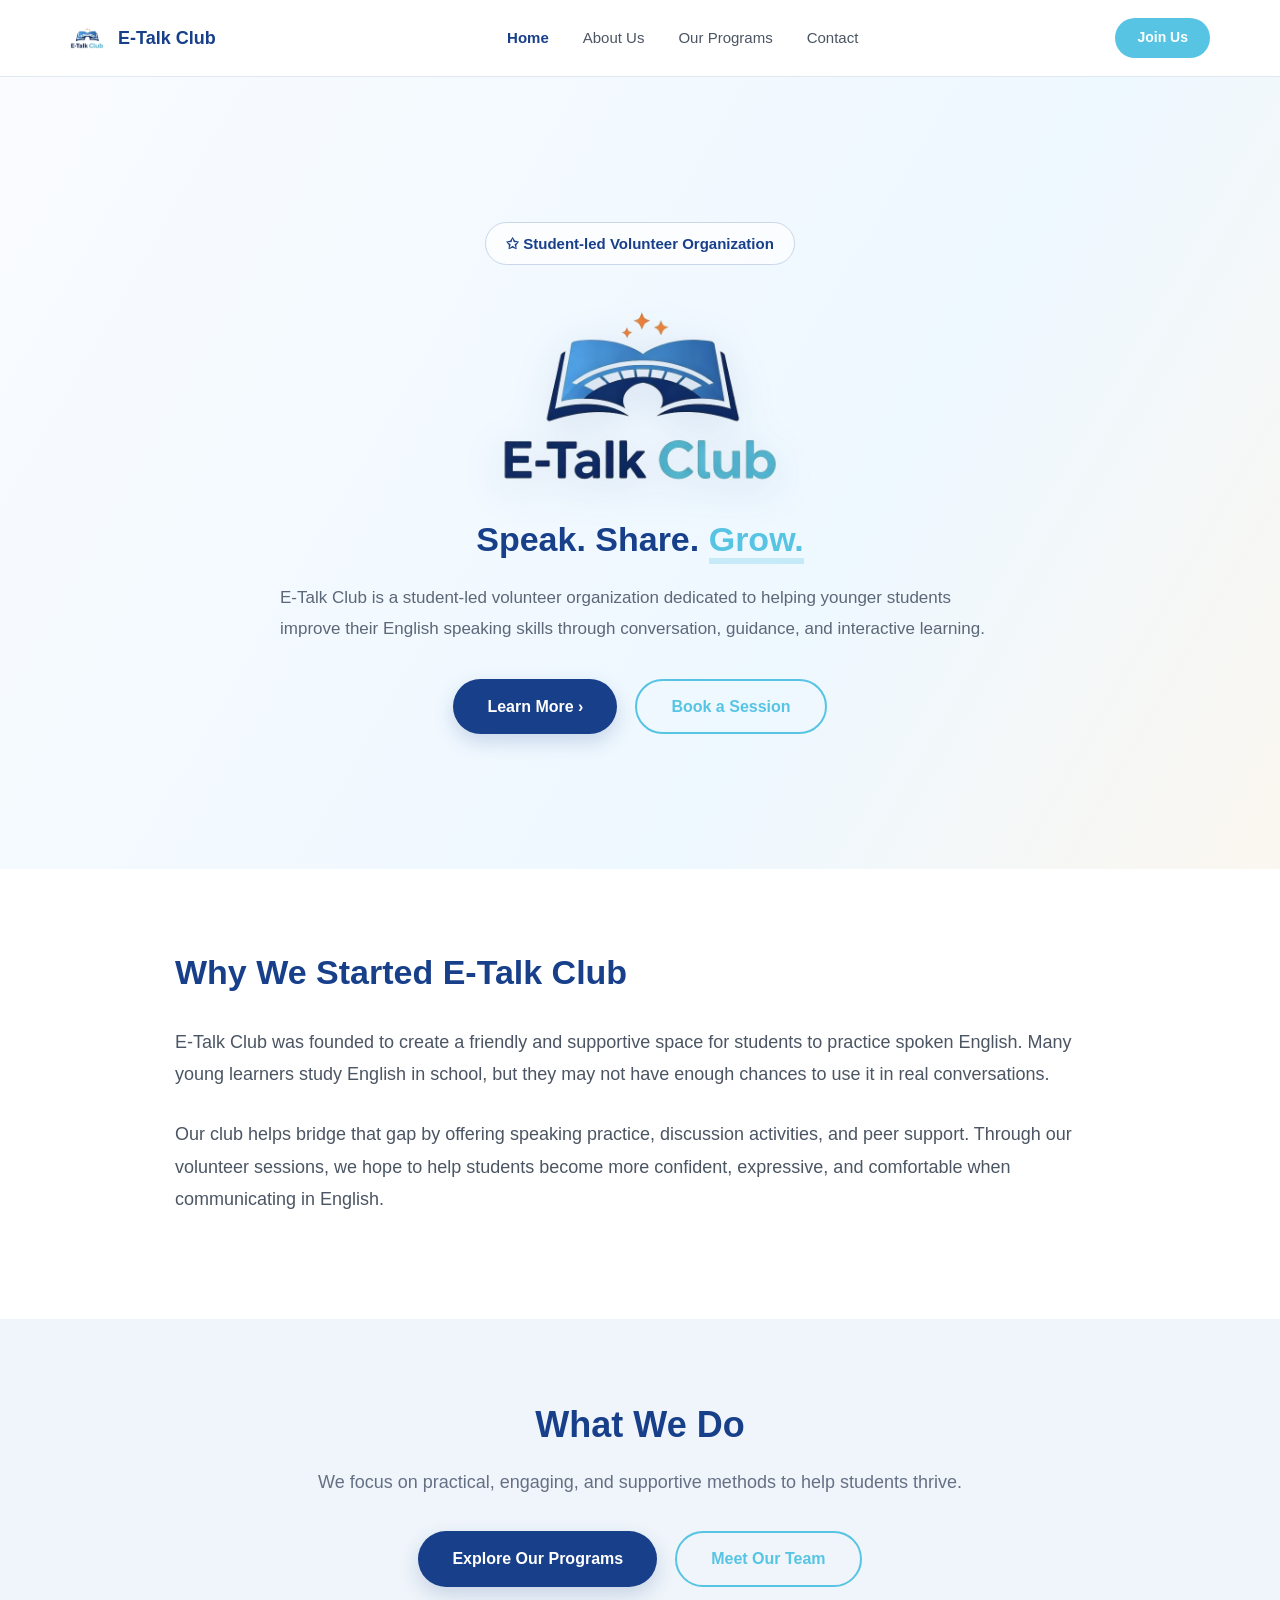
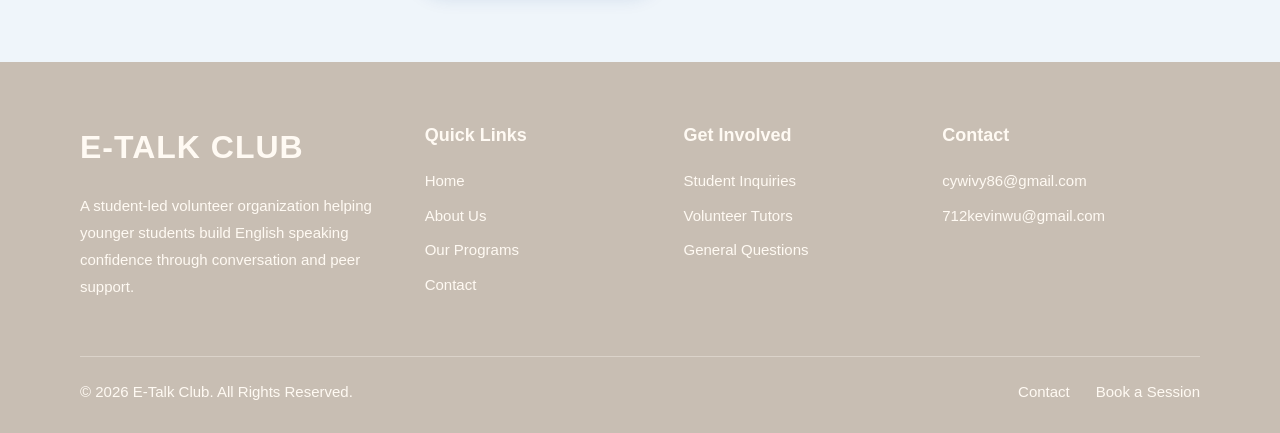
==== commit 244c2e15: "更新 index.html" ====
--- a/index.html
+++ b/index.html
@@ -17,11 +17,12 @@
         <span>E-Talk Club</span>
       </a>
 
-      <nav class="nav-links">
+      <button class="menu-toggle" onclick="toggleMenu()">☰</button>
+
+      <nav class="nav-links" id="navLinks">
         <a href="index.html" class="active">Home</a>
-        <a href="programs.html">Programs</a>
-        <a href="story.html">Our Story</a>
-        <a href="team.html">Our Team</a>
+        <a href="about.html">About Us</a>
+        <a href="programs.html">Our Programs</a>
         <a href="contact.html">Contact</a>
       </nav>
 
@@ -46,8 +47,8 @@
       </p>
 
       <div class="hero-buttons">
-        <a href="story.html" class="btn-primary">Learn More ›</a>
-        <a href="contact.html" class="btn-secondary">Join Us</a>
+        <a href="about.html" class="btn-primary">Learn More ›</a>
+        <a href="programs.html" class="btn-secondary">Book a Session</a>
       </div>
     </div>
   </section>
@@ -79,22 +80,58 @@
       </div>
 
       <div class="hero-buttons" style="margin-top: 34px;">
-        <a href="programs.html" class="btn-primary">Explore Programs</a>
-        <a href="team.html" class="btn-secondary">Meet Our Team</a>
+        <a href="programs.html" class="btn-primary">Explore Our Programs</a>
+        <a href="about.html" class="btn-secondary">Meet Our Team</a>
       </div>
     </div>
   </section>
 
-  <footer>
-    <div class="footer-wrap">
-      <div class="footer-left">
-        <img src="logo.png" alt="E-Talk Club Logo">
-        <span>E-Talk Club</span>
+  <footer class="site-footer">
+    <div class="footer-grid">
+      <div class="footer-brand">
+        <h2>E-TALK CLUB</h2>
+        <p>
+          A student-led volunteer organization helping younger students build English speaking
+          confidence through conversation and peer support.
+        </p>
       </div>
 
-      <div class="footer-right">© 2026 E-Talk Club. All Rights Reserved.</div>
+      <div class="footer-col">
+        <h3>Quick Links</h3>
+        <a href="index.html">Home</a>
+        <a href="about.html">About Us</a>
+        <a href="programs.html">Our Programs</a>
+        <a href="contact.html">Contact</a>
+      </div>
+
+      <div class="footer-col">
+        <h3>Get Involved</h3>
+        <a href="contact.html">Student Inquiries</a>
+        <a href="contact.html">Volunteer Tutors</a>
+        <a href="contact.html">General Questions</a>
+      </div>
+
+      <div class="footer-col">
+        <h3>Contact</h3>
+        <a href="mailto:cywivy86@gmail.com">cywivy86@gmail.com</a>
+        <a href="mailto:712kevinwu@gmail.com">712kevinwu@gmail.com</a>
+      </div>
+    </div>
+
+    <div class="footer-bottom">
+      <p>© 2026 E-Talk Club. All Rights Reserved.</p>
+      <div class="footer-bottom-links">
+        <a href="contact.html">Contact</a>
+        <a href="programs.html">Book a Session</a>
+      </div>
     </div>
   </footer>
 
+  <script>
+    function toggleMenu() {
+      document.getElementById("navLinks").classList.toggle("show");
+    }
+  </script>
+
 </body>
 </html>
--- a/style.css
+++ b/style.css
@@ -5,12 +5,25 @@
   font-family: Arial, Helvetica, sans-serif;
 }
 
+:root {
+  --navy: #173f8a;
+  --sky: #57c4e3;
+  --light-blue: #eef8ff;
+  --soft-blue: #f6fbff;
+  --cream: #fbf7f0;
+  --warm-gray: #d8cec3;
+  --text: #4b5563;
+  --muted: #667085;
+  --border: #dfe8f2;
+  --white: #ffffff;
+}
+
 html {
   scroll-behavior: smooth;
 }
 
 body {
-  background: #f7fbff;
+  background: var(--soft-blue);
   color: #2f3b4a;
   line-height: 1.7;
 }
@@ -24,9 +37,10 @@
   max-width: 100%;
 }
 
+/* Header */
 header {
-  background: #ffffff;
-  border-bottom: 1px solid #dfe8f2;
+  background: var(--white);
+  border-bottom: 1px solid var(--border);
   position: sticky;
   top: 0;
   z-index: 1000;
@@ -39,7 +53,7 @@
   display: flex;
   align-items: center;
   justify-content: space-between;
-  gap: 20px;
+  gap: 22px;
 }
 
 .brand {
@@ -57,45 +71,56 @@
 .brand span {
   font-size: 18px;
   font-weight: 800;
-  color: #173f8a;
+  color: var(--navy);
 }
 
 .nav-links {
   display: flex;
   align-items: center;
-  gap: 28px;
+  gap: 34px;
 }
 
 .nav-links a {
-  color: #4b5563;
+  color: var(--text);
   font-size: 15px;
   transition: 0.2s;
 }
 
 .nav-links a:hover,
 .nav-links a.active {
-  color: #173f8a;
+  color: var(--navy);
   font-weight: 700;
 }
 
 .top-btn {
-  background: #57c4e3;
+  background: var(--sky);
   color: white;
-  padding: 8px 20px;
+  padding: 8px 22px;
   border-radius: 28px;
   font-size: 14px;
   font-weight: 700;
   white-space: nowrap;
 }
 
+.menu-toggle {
+  display: none;
+  background: none;
+  border: none;
+  font-size: 30px;
+  color: var(--navy);
+  cursor: pointer;
+  font-weight: 800;
+}
+
+/* Hero */
 .hero {
   min-height: 88vh;
-  background: linear-gradient(90deg, #f8fbff 0%, #edf8ff 100%);
+  background: linear-gradient(120deg, #f9fbff 0%, #eef8ff 65%, #fbf7f0 100%);
   display: flex;
   align-items: center;
   justify-content: center;
   text-align: center;
-  padding: 80px 20px 70px;
+  padding: 85px 20px 75px;
 }
 
 .hero-content {
@@ -110,15 +135,15 @@
   border: 1.5px solid #c9d7e8;
   border-radius: 24px;
   padding: 8px 20px;
-  background: rgba(255, 255, 255, 0.65);
-  color: #173f8a;
+  background: rgba(255, 255, 255, 0.7);
+  color: var(--navy);
   font-size: 15px;
   font-weight: 700;
   margin-bottom: 38px;
 }
 
 .hero-logo {
-  width: 300px;
+  width: 290px;
   max-width: 80%;
   margin: 0 auto 30px;
   background: transparent;
@@ -129,12 +154,12 @@
   font-size: 34px;
   line-height: 1.2;
   font-weight: 900;
-  color: #173f8a;
+  color: var(--navy);
   margin-bottom: 24px;
 }
 
 .hero-title .accent {
-  color: #5bc4e0;
+  color: var(--sky);
   border-bottom: 6px solid rgba(91, 196, 224, 0.28);
 }
 
@@ -158,7 +183,7 @@
   display: inline-flex;
   align-items: center;
   justify-content: center;
-  background: #173f8a;
+  background: var(--navy);
   color: white;
   padding: 14px 34px;
   border-radius: 30px;
@@ -171,8 +196,8 @@
   display: inline-flex;
   align-items: center;
   justify-content: center;
-  border: 2px solid #58c2df;
-  color: #58c2df;
+  border: 2px solid var(--sky);
+  color: var(--sky);
   padding: 12px 34px;
   border-radius: 30px;
   font-size: 16px;
@@ -180,21 +205,22 @@
   background: transparent;
 }
 
+/* Page Hero */
 .page-hero {
-  background: linear-gradient(90deg, #f8fbff 0%, #edf8ff 100%);
+  background: linear-gradient(120deg, #f9fbff 0%, #eef8ff 70%, #fbf7f0 100%);
   padding: 90px 20px 75px;
   text-align: center;
 }
 
 .page-hero h1 {
   font-size: 42px;
-  color: #173f8a;
+  color: var(--navy);
   font-weight: 900;
   margin-bottom: 18px;
 }
 
 .page-hero p {
-  max-width: 820px;
+  max-width: 860px;
   margin: 0 auto;
   color: #5c6778;
   font-size: 18px;
@@ -202,6 +228,7 @@
   text-align: left;
 }
 
+/* General */
 section {
   padding: 75px 20px;
 }
@@ -211,29 +238,33 @@
   margin: 0 auto;
 }
 
+.white {
+  background: var(--white);
+}
+
+.light {
+  background: #eff5fa;
+}
+
+.cream {
+  background: var(--cream);
+}
+
 .section-heading {
   text-align: center;
-  margin-bottom: 16px;
+  margin-bottom: 18px;
 }
 
 .section-heading h2 {
   font-size: 36px;
-  color: #173f8a;
+  color: var(--navy);
   font-weight: 900;
   margin-bottom: 12px;
 }
 
 .section-heading p {
   font-size: 18px;
-  color: #667085;
-}
-
-.white {
-  background: #ffffff;
-}
-
-.light {
-  background: #eff5fa;
+  color: var(--muted);
 }
 
 .text-block {
@@ -243,15 +274,42 @@
 
 .text-block h2 {
   font-size: 34px;
-  color: #173f8a;
-  font-weight: 900;
-  margin-bottom: 26px;
+  color: var(--navy);
+  font-weight: 900;
+  margin-bottom: 24px;
 }
 
 .text-block p {
   font-size: 18px;
-  color: #4b5563;
+  color: var(--text);
   margin-bottom: 28px;
+  line-height: 1.8;
+}
+
+/* Programs */
+.program-cta {
+  max-width: 900px;
+  margin: 0 auto 60px;
+  background: var(--white);
+  border: 1px solid var(--border);
+  border-radius: 28px;
+  padding: 42px;
+  text-align: center;
+  box-shadow: 0 8px 22px rgba(0, 0, 0, 0.05);
+}
+
+.program-cta h2 {
+  font-size: 32px;
+  color: var(--navy);
+  font-weight: 900;
+  margin-bottom: 14px;
+}
+
+.program-cta p {
+  max-width: 720px;
+  margin: 0 auto 26px;
+  font-size: 18px;
+  color: var(--text);
   line-height: 1.8;
 }
 
@@ -261,7 +319,7 @@
   margin: 0 auto 55px;
   text-align: left;
   font-size: 18px;
-  color: #667085;
+  color: var(--muted);
   line-height: 1.8;
 }
 
@@ -272,7 +330,7 @@
 }
 
 .activity-card {
-  background: #ffffff;
+  background: var(--white);
   border-radius: 24px;
   padding: 34px;
   box-shadow: 0 6px 18px rgba(0, 0, 0, 0.06);
@@ -302,7 +360,7 @@
 
 .activity-card h3 {
   font-size: 22px;
-  color: #173f8a;
+  color: var(--navy);
   margin-bottom: 14px;
   font-weight: 800;
 }
@@ -313,8 +371,9 @@
   line-height: 1.8;
 }
 
+/* About / Team */
 .team-block {
-  margin-bottom: 70px;
+  margin-bottom: 78px;
 }
 
 .team-block:last-child {
@@ -322,17 +381,17 @@
 }
 
 .team-block-title {
-  font-size: 28px;
-  color: #173f8a;
-  font-weight: 900;
-  margin-bottom: 34px;
+  font-size: 30px;
+  color: var(--navy);
+  font-weight: 900;
+  margin-bottom: 36px;
   text-align: center;
 }
 
 .executive-grid {
   display: grid;
   grid-template-columns: repeat(2, 1fr);
-  gap: 56px;
+  gap: 58px;
   align-items: start;
 }
 
@@ -356,19 +415,19 @@
   height: 190px;
   object-fit: cover;
   border-radius: 50%;
-  border: 6px solid #57c2df;
+  border: 6px solid var(--sky);
 }
 
 .founder-card h3 {
   font-size: 22px;
-  color: #173f8a;
+  color: var(--navy);
   font-weight: 900;
   margin-bottom: 6px;
 }
 
 .role {
   font-size: 16px;
-  color: #57c2df;
+  color: var(--sky);
   font-weight: 700;
   margin-bottom: 22px;
 }
@@ -378,7 +437,7 @@
   max-width: 470px;
   margin: 0 auto;
   font-size: 16px;
-  color: #4b5563;
+  color: var(--text);
   line-height: 1.8;
 }
 
@@ -387,17 +446,17 @@
   margin: 24px auto 0;
   padding: 22px;
   background: #f7fbff;
-  border-left: 5px solid #57c2df;
+  border-left: 5px solid var(--sky);
   border-radius: 18px;
   text-align: left;
-  color: #4b5563;
+  color: var(--text);
   font-size: 15.5px;
   line-height: 1.8;
   box-shadow: 0 5px 14px rgba(0, 0, 0, 0.04);
 }
 
 .feedback-box strong {
-  color: #173f8a;
+  color: var(--navy);
   display: block;
   margin-bottom: 8px;
 }
@@ -415,7 +474,7 @@
   width: fit-content;
   align-items: center;
   justify-content: center;
-  background: #173f8a;
+  background: var(--navy);
   color: white;
   padding: 12px 22px;
   border-radius: 26px;
@@ -425,48 +484,33 @@
   margin: 18px auto 0;
 }
 
-.tutor-card,
-.advisor-card {
+.advisor-card,
+.tutor-card {
   max-width: 780px;
   margin: 0 auto;
   background: #f7fbff;
-  border: 1px solid #dfe8f2;
+  border: 1px solid var(--border);
   border-radius: 24px;
   padding: 34px 38px;
   text-align: left;
   box-shadow: 0 6px 18px rgba(0, 0, 0, 0.04);
 }
 
-.tutor-card h3,
-.advisor-card h3 {
-  color: #173f8a;
+.advisor-card h3,
+.tutor-card h3 {
+  color: var(--navy);
   font-size: 22px;
   margin-bottom: 12px;
 }
 
-.tutor-card p,
-.advisor-card p {
+.advisor-card p,
+.tutor-card p {
   color: #5a6473;
   font-size: 17px;
   line-height: 1.8;
-  margin-bottom: 24px;
-}
-
-.book-session-btn {
-  display: flex;
-  width: fit-content;
-  align-items: center;
-  justify-content: center;
-  background: #173f8a;
-  color: white;
-  padding: 13px 26px;
-  border-radius: 28px;
-  font-size: 15px;
-  font-weight: 700;
-  box-shadow: 0 8px 18px rgba(23, 63, 138, 0.16);
-  margin: 0 auto;
-}
-
+}
+
+/* Departments */
 .departments-grid {
   display: grid;
   grid-template-columns: repeat(3, 1fr);
@@ -475,7 +519,7 @@
 
 .department-card {
   background: #f7fbff;
-  border: 1px solid #dfe8f2;
+  border: 1px solid var(--border);
   border-radius: 22px;
   padding: 28px;
   min-height: 170px;
@@ -483,7 +527,7 @@
 }
 
 .department-card h3 {
-  color: #173f8a;
+  color: var(--navy);
   font-size: 20px;
   margin-bottom: 12px;
   font-weight: 800;
@@ -495,6 +539,7 @@
   line-height: 1.7;
 }
 
+/* Contact */
 .contact {
   background: #eff5fa;
   text-align: center;
@@ -524,7 +569,7 @@
 
 .contact h2 {
   font-size: 34px;
-  color: #173f8a;
+  color: var(--navy);
   font-weight: 900;
   margin-bottom: 14px;
 }
@@ -537,95 +582,238 @@
   line-height: 1.8;
 }
 
-.email-btn {
-  display: inline-flex;
+.contact-main-text {
+  text-align: left;
+}
+
+.contact-options {
+  display: grid;
+  grid-template-columns: repeat(3, 1fr);
+  gap: 26px;
+  margin-top: 42px;
+}
+
+.contact-card {
+  background: var(--white);
+  border: 1px solid var(--border);
+  border-radius: 24px;
+  padding: 32px 28px;
+  text-align: left;
+  box-shadow: 0 6px 18px rgba(0, 0, 0, 0.05);
+}
+
+.contact-card h3 {
+  color: var(--navy);
+  font-size: 22px;
+  font-weight: 900;
+  margin-bottom: 14px;
+}
+
+.contact-card p {
+  color: #5a6473;
+  font-size: 16px;
+  line-height: 1.8;
+  margin-bottom: 22px;
+}
+
+.small-label {
+  display: block;
+  color: #7a8495;
+  font-size: 14px;
+  margin-bottom: 10px;
+  font-weight: 700;
+}
+
+.contact-card-btn {
+  display: flex;
+  width: fit-content;
   align-items: center;
   justify-content: center;
-  background: #173f8a;
+  background: var(--navy);
   color: white;
-  padding: 15px 32px;
-  border-radius: 30px;
-  font-size: 17px;
+  padding: 12px 22px;
+  border-radius: 26px;
+  font-size: 14px;
   font-weight: 700;
-  box-shadow: 0 8px 18px rgba(23, 63, 138, 0.18);
-}
-
-footer {
-  background: #ffffff;
-  border-top: 1px solid #dfe8f2;
-  padding: 28px 20px;
-}
-
-.footer-wrap {
+  box-shadow: 0 8px 18px rgba(23, 63, 138, 0.16);
+  margin: 0 auto;
+}
+
+.contact-note {
+  max-width: 900px;
+  margin: 48px auto 0;
+  background: #f7fbff;
+  border-left: 5px solid var(--sky);
+  border-radius: 18px;
+  padding: 24px 28px;
+  text-align: left;
+  color: #5a6473;
+  font-size: 16px;
+  line-height: 1.8;
+}
+
+/* Footer */
+.site-footer {
+  background: #c8beb3;
+  color: #fffaf3;
+  padding: 58px 20px 28px;
+}
+
+.footer-grid {
   max-width: 1120px;
   margin: 0 auto;
-  display: flex;
-  align-items: center;
+  display: grid;
+  grid-template-columns: 1.4fr 1fr 1fr 1.2fr;
+  gap: 44px;
+}
+
+.footer-brand h2 {
+  font-size: 32px;
+  letter-spacing: 1px;
+  font-weight: 900;
+  margin-bottom: 18px;
+}
+
+.footer-brand p {
+  font-size: 15px;
+  line-height: 1.8;
+  max-width: 340px;
+  color: #fffaf3;
+}
+
+.footer-col h3 {
+  font-size: 18px;
+  font-weight: 900;
+  margin-bottom: 18px;
+  color: #fffaf3;
+}
+
+.footer-col a,
+.footer-col p {
+  display: block;
+  color: #fffaf3;
+  font-size: 15px;
+  margin-bottom: 9px;
+}
+
+.footer-col a:hover {
+  text-decoration: underline;
+}
+
+.footer-bottom {
+  max-width: 1120px;
+  margin: 50px auto 0;
+  padding-top: 22px;
+  border-top: 1px solid rgba(255, 250, 243, 0.35);
+  display: flex;
   justify-content: space-between;
   gap: 20px;
   flex-wrap: wrap;
-}
-
-.footer-left {
-  display: flex;
-  align-items: center;
-  gap: 10px;
-  color: #173f8a;
-  font-size: 18px;
-  font-weight: 800;
-}
-
-.footer-left img {
-  width: 28px;
-  height: auto;
-}
-
-.footer-right {
-  color: #9099a8;
-  font-size: 16px;
-}
-
+  color: #fffaf3;
+  font-size: 15px;
+}
+
+.footer-bottom-links {
+  display: flex;
+  gap: 26px;
+  flex-wrap: wrap;
+}
+
+.footer-bottom-links a {
+  color: #fffaf3;
+}
+
+/* Responsive */
 @media (max-width: 950px) {
+  .footer-grid {
+    grid-template-columns: 1fr 1fr;
+  }
+
+  .contact-options,
+  .departments-grid {
+    grid-template-columns: 1fr;
+  }
+}
+
+@media (max-width: 760px) {
+  .navbar {
+    position: relative;
+    padding: 16px 20px;
+  }
+
+  .brand {
+    min-width: auto;
+  }
+
+  .brand img {
+    width: 30px;
+  }
+
+  .brand span {
+    font-size: 17px;
+  }
+
+  .menu-toggle {
+    display: block;
+  }
+
   .nav-links {
     display: none;
+    position: absolute;
+    top: 68px;
+    left: 20px;
+    right: 20px;
+    background: white;
+    border: 1px solid var(--border);
+    border-radius: 18px;
+    box-shadow: 0 10px 24px rgba(0, 0, 0, 0.08);
+    padding: 16px;
+    flex-direction: column;
+    align-items: stretch;
+    gap: 0;
+    z-index: 2000;
+  }
+
+  .nav-links.show {
+    display: flex;
+  }
+
+  .nav-links a {
+    padding: 13px 16px;
+    border-radius: 12px;
+    font-size: 16px;
+  }
+
+  .nav-links a:hover,
+  .nav-links a.active {
+    background: #eff5fa;
+  }
+
+  .top-btn {
+    display: none;
   }
 
   .hero-logo {
-    width: 250px;
-    margin-bottom: 30px;
+    width: 220px;
   }
 
   .hero-title {
-    font-size: 30px;
+    font-size: 28px;
   }
 
   .activities-grid,
-  .executive-grid,
-  .departments-grid {
+  .executive-grid {
     grid-template-columns: 1fr;
   }
 }
 
 @media (max-width: 640px) {
-  .navbar {
-    padding: 16px 18px;
-  }
-
-  .brand span {
-    font-size: 16px;
-  }
-
-  .top-btn {
-    padding: 8px 16px;
-    font-size: 13px;
-  }
-
   .hero {
     padding: 70px 18px;
   }
 
   .hero-logo {
-    width: 220px;
+    width: 210px;
     margin-bottom: 28px;
   }
 
@@ -637,7 +825,8 @@
   .text-block p,
   .activities-intro,
   .team-intro,
-  .contact p {
+  .contact p,
+  .page-hero p {
     font-size: 16px;
   }
 
@@ -651,7 +840,9 @@
   .activity-card,
   .advisor-card,
   .department-card,
-  .tutor-card {
+  .tutor-card,
+  .contact-card,
+  .program-cta {
     padding: 28px;
   }
 
@@ -665,8 +856,11 @@
     height: 175px;
   }
 
-  .footer-wrap {
+  .footer-grid {
+    grid-template-columns: 1fr;
+  }
+
+  .footer-bottom {
     flex-direction: column;
-    text-align: center;
   }
 }
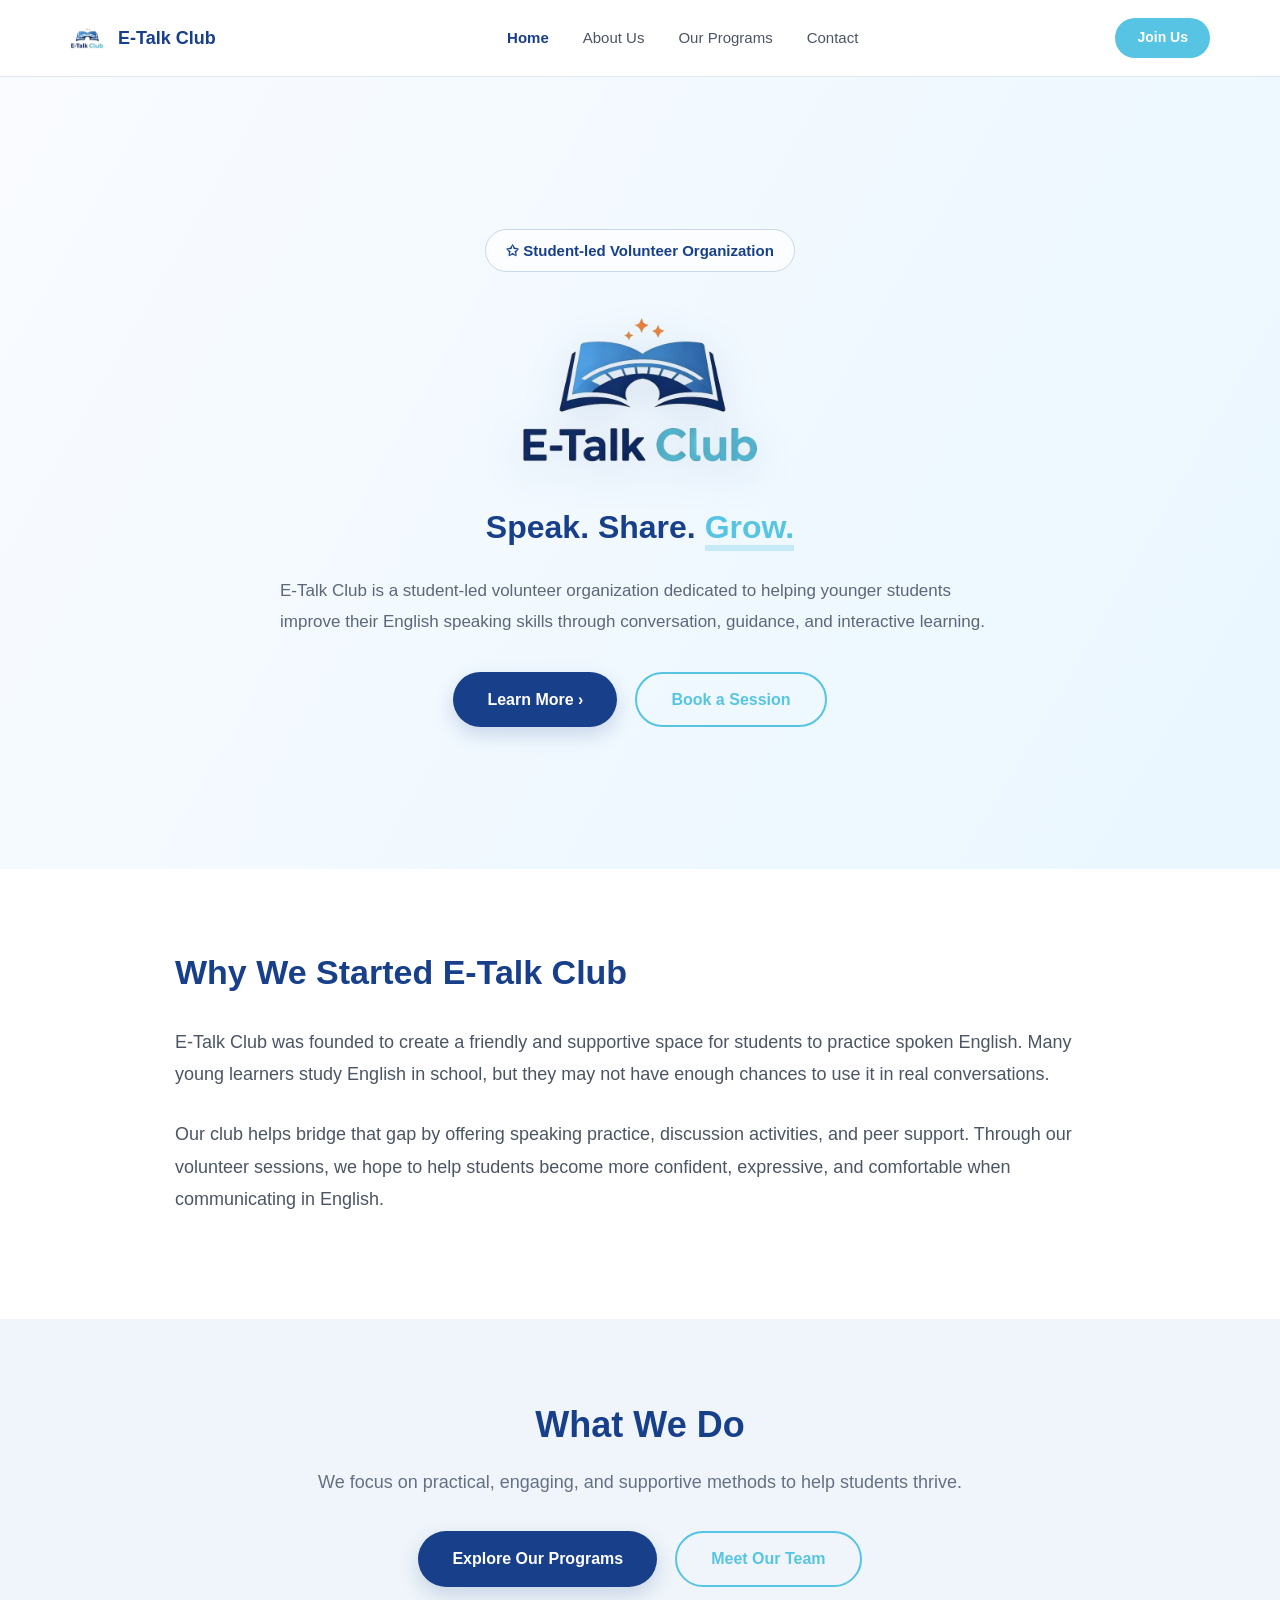
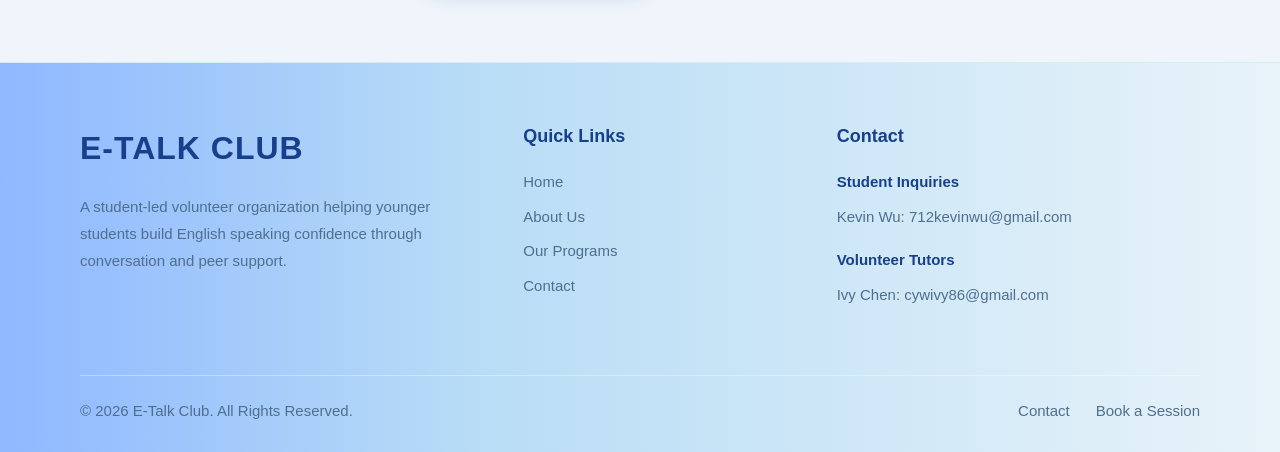
==== commit cf7e8b24: "更新 index.html" ====
--- a/index.html
+++ b/index.html
@@ -105,16 +105,17 @@
       </div>
 
       <div class="footer-col">
-        <h3>Get Involved</h3>
-        <a href="contact.html">Student Inquiries</a>
-        <a href="contact.html">Volunteer Tutors</a>
-        <a href="contact.html">General Questions</a>
-      </div>
+        <h3>Contact</h3>
 
-      <div class="footer-col">
-        <h3>Contact</h3>
-        <a href="mailto:cywivy86@gmail.com">cywivy86@gmail.com</a>
-        <a href="mailto:712kevinwu@gmail.com">712kevinwu@gmail.com</a>
+        <div class="footer-contact-group">
+          <p><strong>Student Inquiries</strong></p>
+          <a href="mailto:712kevinwu@gmail.com">Kevin Wu: 712kevinwu@gmail.com</a>
+        </div>
+
+        <div class="footer-contact-group">
+          <p><strong>Volunteer Tutors</strong></p>
+          <a href="mailto:cywivy86@gmail.com">Ivy Chen: cywivy86@gmail.com</a>
+        </div>
       </div>
     </div>
 
--- a/style.css
+++ b/style.css
@@ -10,12 +10,18 @@
   --sky: #57c4e3;
   --light-blue: #eef8ff;
   --soft-blue: #f6fbff;
-  --cream: #fbf7f0;
-  --warm-gray: #d8cec3;
+  --pale-blue: #eaf8fd;
   --text: #4b5563;
   --muted: #667085;
   --border: #dfe8f2;
   --white: #ffffff;
+
+  --footer-blue-1: #8fb8ff;
+  --footer-blue-2: #b9ddf6;
+  --footer-blue-3: #e8f3f9;
+
+  --footer-text: #173f8a;
+  --footer-muted: #4f6f8f;
 }
 
 html {
@@ -115,7 +121,7 @@
 /* Hero */
 .hero {
   min-height: 88vh;
-  background: linear-gradient(120deg, #f9fbff 0%, #eef8ff 65%, #fbf7f0 100%);
+  background: linear-gradient(120deg, #f9fbff 0%, #eef8ff 70%, #eaf7ff 100%);
   display: flex;
   align-items: center;
   justify-content: center;
@@ -143,19 +149,19 @@
 }
 
 .hero-logo {
-  width: 290px;
+  width: 250px;
   max-width: 80%;
-  margin: 0 auto 30px;
+  margin: 0 auto 38px;
   background: transparent;
   filter: drop-shadow(0 10px 20px rgba(23, 63, 138, 0.14));
 }
 
 .hero-title {
-  font-size: 34px;
+  font-size: 32px;
   line-height: 1.2;
   font-weight: 900;
   color: var(--navy);
-  margin-bottom: 24px;
+  margin-bottom: 30px;
 }
 
 .hero-title .accent {
@@ -207,7 +213,7 @@
 
 /* Page Hero */
 .page-hero {
-  background: linear-gradient(120deg, #f9fbff 0%, #eef8ff 70%, #fbf7f0 100%);
+  background: linear-gradient(120deg, #f9fbff 0%, #eef8ff 70%, #eaf7ff 100%);
   padding: 90px 20px 75px;
   text-align: center;
 }
@@ -247,7 +253,7 @@
 }
 
 .cream {
-  background: var(--cream);
+  background: #f3f9fe;
 }
 
 .section-heading {
@@ -295,7 +301,7 @@
   border-radius: 28px;
   padding: 42px;
   text-align: center;
-  box-shadow: 0 8px 22px rgba(0, 0, 0, 0.05);
+  box-shadow: 0 8px 22px rgba(23, 63, 138, 0.06);
 }
 
 .program-cta h2 {
@@ -311,6 +317,7 @@
   font-size: 18px;
   color: var(--text);
   line-height: 1.8;
+  text-align: left;
 }
 
 .activities-intro,
@@ -333,7 +340,7 @@
   background: var(--white);
   border-radius: 24px;
   padding: 34px;
-  box-shadow: 0 6px 18px rgba(0, 0, 0, 0.06);
+  box-shadow: 0 6px 18px rgba(23, 63, 138, 0.06);
   min-height: 250px;
 }
 
@@ -452,7 +459,7 @@
   color: var(--text);
   font-size: 15.5px;
   line-height: 1.8;
-  box-shadow: 0 5px 14px rgba(0, 0, 0, 0.04);
+  box-shadow: 0 5px 14px rgba(23, 63, 138, 0.05);
 }
 
 .feedback-box strong {
@@ -493,7 +500,7 @@
   border-radius: 24px;
   padding: 34px 38px;
   text-align: left;
-  box-shadow: 0 6px 18px rgba(0, 0, 0, 0.04);
+  box-shadow: 0 6px 18px rgba(23, 63, 138, 0.05);
 }
 
 .advisor-card h3,
@@ -523,7 +530,7 @@
   border-radius: 22px;
   padding: 28px;
   min-height: 170px;
-  box-shadow: 0 6px 18px rgba(0, 0, 0, 0.04);
+  box-shadow: 0 6px 18px rgba(23, 63, 138, 0.05);
 }
 
 .department-card h3 {
@@ -599,7 +606,9 @@
   border-radius: 24px;
   padding: 32px 28px;
   text-align: left;
-  box-shadow: 0 6px 18px rgba(0, 0, 0, 0.05);
+  box-shadow: 0 6px 18px rgba(23, 63, 138, 0.06);
+  display: flex;
+  flex-direction: column;
 }
 
 .contact-card h3 {
@@ -636,7 +645,7 @@
   font-size: 14px;
   font-weight: 700;
   box-shadow: 0 8px 18px rgba(23, 63, 138, 0.16);
-  margin: 0 auto;
+  margin: auto auto 0 auto;
 }
 
 .contact-note {
@@ -654,17 +663,23 @@
 
 /* Footer */
 .site-footer {
-  background: #c8beb3;
-  color: #fffaf3;
+  background: linear-gradient(
+    90deg,
+    var(--footer-blue-1) 0%,
+    var(--footer-blue-2) 38%,
+    var(--footer-blue-3) 100%
+  );
+  color: var(--footer-text);
   padding: 58px 20px 28px;
+  border-top: 1px solid #d6edf6;
 }
 
 .footer-grid {
   max-width: 1120px;
   margin: 0 auto;
   display: grid;
-  grid-template-columns: 1.4fr 1fr 1fr 1.2fr;
-  gap: 44px;
+  grid-template-columns: 1.5fr 1fr 1.4fr;
+  gap: 54px;
 }
 
 .footer-brand h2 {
@@ -672,44 +687,55 @@
   letter-spacing: 1px;
   font-weight: 900;
   margin-bottom: 18px;
+  color: var(--footer-text);
 }
 
 .footer-brand p {
   font-size: 15px;
   line-height: 1.8;
-  max-width: 340px;
-  color: #fffaf3;
+  max-width: 360px;
+  color: var(--footer-muted);
 }
 
 .footer-col h3 {
   font-size: 18px;
   font-weight: 900;
   margin-bottom: 18px;
-  color: #fffaf3;
+  color: var(--footer-text);
 }
 
 .footer-col a,
 .footer-col p {
   display: block;
-  color: #fffaf3;
+  color: var(--footer-muted);
   font-size: 15px;
   margin-bottom: 9px;
 }
 
+.footer-col strong {
+  color: var(--footer-text);
+  font-weight: 900;
+}
+
 .footer-col a:hover {
+  color: var(--navy);
   text-decoration: underline;
+}
+
+.footer-contact-group {
+  margin-bottom: 18px;
 }
 
 .footer-bottom {
   max-width: 1120px;
   margin: 50px auto 0;
   padding-top: 22px;
-  border-top: 1px solid rgba(255, 250, 243, 0.35);
+  border-top: 1px solid rgba(255, 255, 255, 0.35);
   display: flex;
   justify-content: space-between;
   gap: 20px;
   flex-wrap: wrap;
-  color: #fffaf3;
+  color: var(--footer-muted);
   font-size: 15px;
 }
 
@@ -720,13 +746,18 @@
 }
 
 .footer-bottom-links a {
-  color: #fffaf3;
+  color: var(--footer-muted);
+}
+
+.footer-bottom-links a:hover {
+  color: var(--navy);
+  text-decoration: underline;
 }
 
 /* Responsive */
 @media (max-width: 950px) {
   .footer-grid {
-    grid-template-columns: 1fr 1fr;
+    grid-template-columns: 1fr;
   }
 
   .contact-options,
@@ -794,7 +825,7 @@
   }
 
   .hero-logo {
-    width: 220px;
+    width: 210px;
   }
 
   .hero-title {
@@ -813,7 +844,7 @@
   }
 
   .hero-logo {
-    width: 210px;
+    width: 200px;
     margin-bottom: 28px;
   }
 
@@ -856,10 +887,6 @@
     height: 175px;
   }
 
-  .footer-grid {
-    grid-template-columns: 1fr;
-  }
-
   .footer-bottom {
     flex-direction: column;
   }
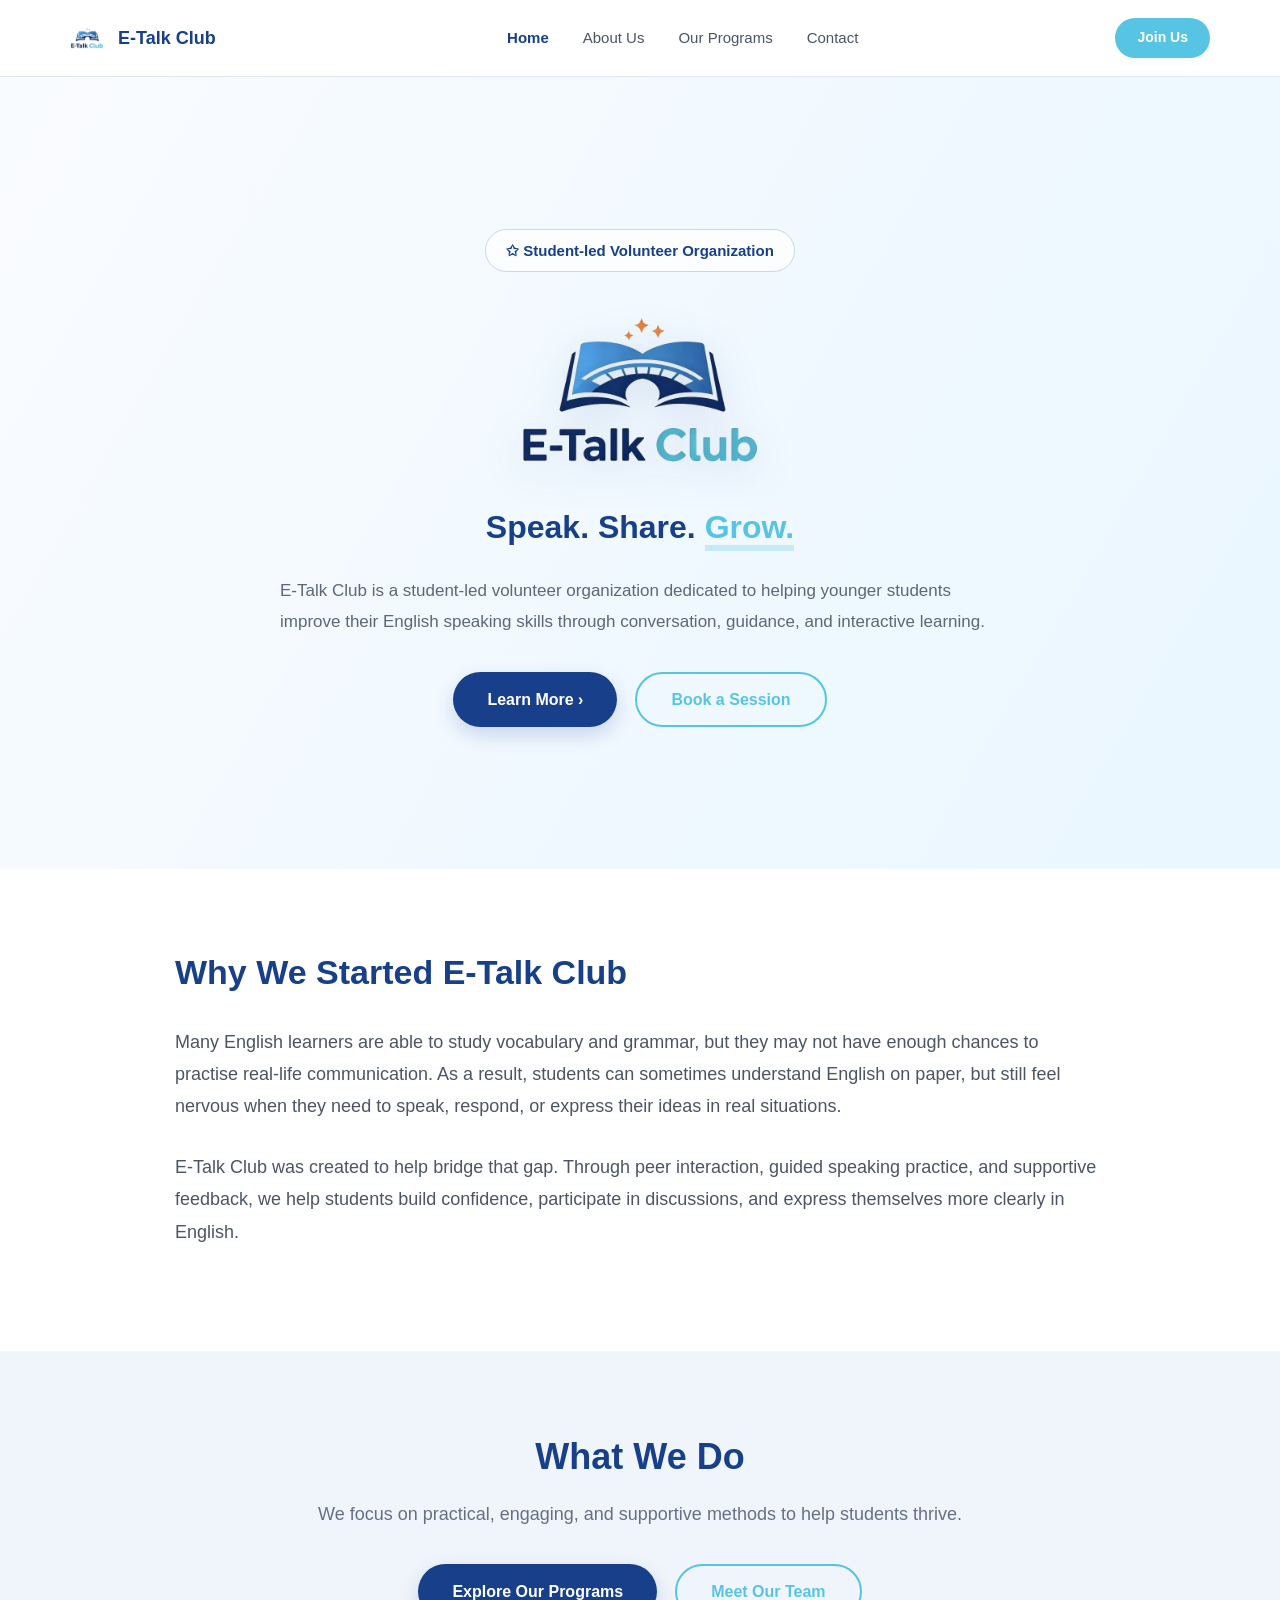
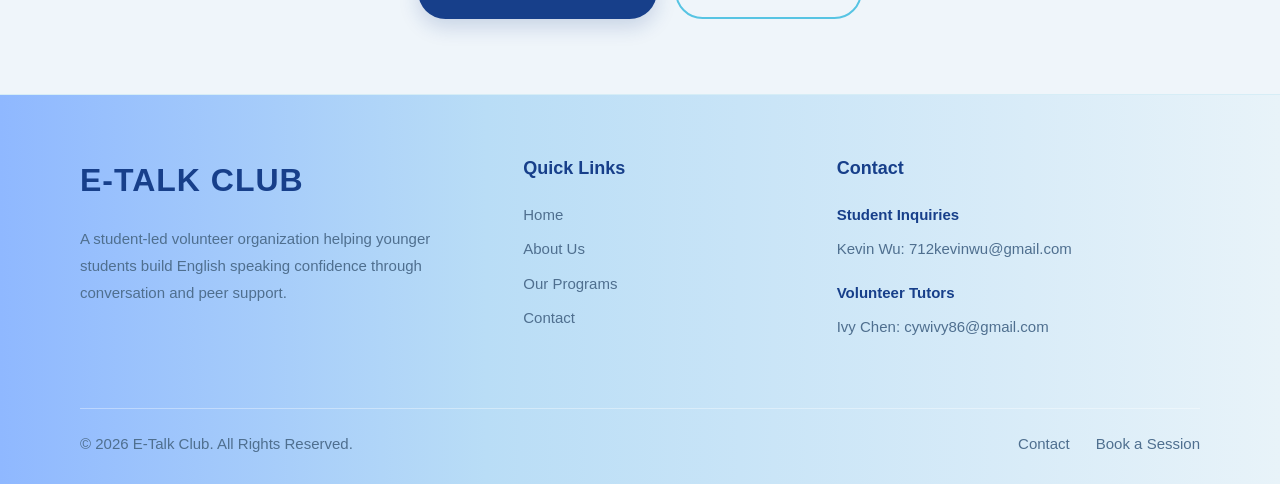
==== commit 1c31e66d: "更新 index.html" ====
--- a/index.html
+++ b/index.html
@@ -58,16 +58,16 @@
       <h2>Why We Started E-Talk Club</h2>
 
       <p>
-        E-Talk Club was founded to create a friendly and supportive space for students
-        to practice spoken English. Many young learners study English in school, but
-        they may not have enough chances to use it in real conversations.
+        Many English learners are able to study vocabulary and grammar, but they may not have enough
+        chances to practise real-life communication. As a result, students can sometimes understand
+        English on paper, but still feel nervous when they need to speak, respond, or express their ideas
+        in real situations.
       </p>
 
       <p>
-        Our club helps bridge that gap by offering speaking practice, discussion
-        activities, and peer support. Through our volunteer sessions, we hope to help
-        students become more confident, expressive, and comfortable when communicating
-        in English.
+        E-Talk Club was created to help bridge that gap. Through peer interaction, guided speaking practice,
+        and supportive feedback, we help students build confidence, participate in discussions, and express
+        themselves more clearly in English.
       </p>
     </div>
   </section>
--- a/style.css
+++ b/style.css
@@ -378,6 +378,130 @@
   line-height: 1.8;
 }
 
+/* Speaking Levels */
+.level-grid {
+  display: grid;
+  grid-template-columns: repeat(3, 1fr);
+  gap: 28px;
+  margin-top: 42px;
+}
+
+.level-card {
+  background: var(--white);
+  border: 1px solid var(--border);
+  border-radius: 24px;
+  padding: 34px 30px;
+  box-shadow: 0 6px 18px rgba(23, 63, 138, 0.06);
+}
+
+.level-label {
+  display: inline-block;
+  background: #eaf8fd;
+  color: var(--navy);
+  padding: 7px 16px;
+  border-radius: 20px;
+  font-size: 14px;
+  font-weight: 800;
+  margin-bottom: 18px;
+}
+
+.level-card h3 {
+  font-size: 22px;
+  color: var(--navy);
+  font-weight: 900;
+  margin-bottom: 8px;
+}
+
+.level-goal {
+  color: var(--sky);
+  font-weight: 800;
+  font-size: 16px;
+  margin-bottom: 16px;
+}
+
+.level-card p {
+  color: #5a6473;
+  font-size: 16px;
+  line-height: 1.8;
+}
+
+/* Process */
+.process-wrapper {
+  margin-top: 42px;
+  background: var(--white);
+  border: 1px solid var(--border);
+  border-radius: 28px;
+  padding: 38px;
+  box-shadow: 0 6px 18px rgba(23, 63, 138, 0.06);
+}
+
+.process-steps {
+  display: grid;
+  grid-template-columns: repeat(5, 1fr);
+  gap: 18px;
+}
+
+.process-step {
+  text-align: center;
+  padding: 18px 12px;
+  border-radius: 20px;
+  background: #f7fbff;
+}
+
+.step-number {
+  width: 38px;
+  height: 38px;
+  margin: 0 auto 12px;
+  border-radius: 50%;
+  background: var(--navy);
+  color: white;
+  display: flex;
+  align-items: center;
+  justify-content: center;
+  font-weight: 900;
+}
+
+.process-step h3 {
+  font-size: 16px;
+  color: var(--navy);
+  margin-bottom: 8px;
+}
+
+.process-step p {
+  font-size: 14px;
+  color: #5a6473;
+  line-height: 1.6;
+}
+
+/* Signature Programs */
+.signature-grid {
+  display: grid;
+  grid-template-columns: repeat(3, 1fr);
+  gap: 28px;
+  margin-top: 42px;
+}
+
+.signature-card {
+  background: var(--white);
+  border-radius: 24px;
+  padding: 32px;
+  border: 1px solid var(--border);
+  box-shadow: 0 6px 18px rgba(23, 63, 138, 0.06);
+}
+
+.signature-card h3 {
+  color: var(--navy);
+  font-size: 22px;
+  font-weight: 900;
+  margin-bottom: 14px;
+}
+
+.signature-card p {
+  color: #5a6473;
+  font-size: 16px;
+  line-height: 1.8;
+}
+
 /* About / Team */
 .team-block {
   margin-bottom: 78px;
@@ -512,6 +636,29 @@
 
 .advisor-card p,
 .tutor-card p {
+  color: #5a6473;
+  font-size: 17px;
+  line-height: 1.8;
+}
+
+.tutor-growth {
+  max-width: 780px;
+  margin: 28px auto 0;
+  background: var(--white);
+  border-left: 5px solid var(--sky);
+  border-radius: 20px;
+  padding: 28px 34px;
+  text-align: left;
+  box-shadow: 0 6px 18px rgba(23, 63, 138, 0.05);
+}
+
+.tutor-growth h3 {
+  color: var(--navy);
+  font-size: 22px;
+  margin-bottom: 12px;
+}
+
+.tutor-growth p {
   color: #5a6473;
   font-size: 17px;
   line-height: 1.8;
@@ -756,12 +903,18 @@
 
 /* Responsive */
 @media (max-width: 950px) {
-  .footer-grid {
+  .footer-grid,
+  .level-grid,
+  .signature-grid {
     grid-template-columns: 1fr;
   }
 
   .contact-options,
   .departments-grid {
+    grid-template-columns: 1fr;
+  }
+
+  .process-steps {
     grid-template-columns: 1fr;
   }
 }
@@ -873,7 +1026,11 @@
   .department-card,
   .tutor-card,
   .contact-card,
-  .program-cta {
+  .program-cta,
+  .level-card,
+  .signature-card,
+  .process-wrapper,
+  .tutor-growth {
     padding: 28px;
   }
 
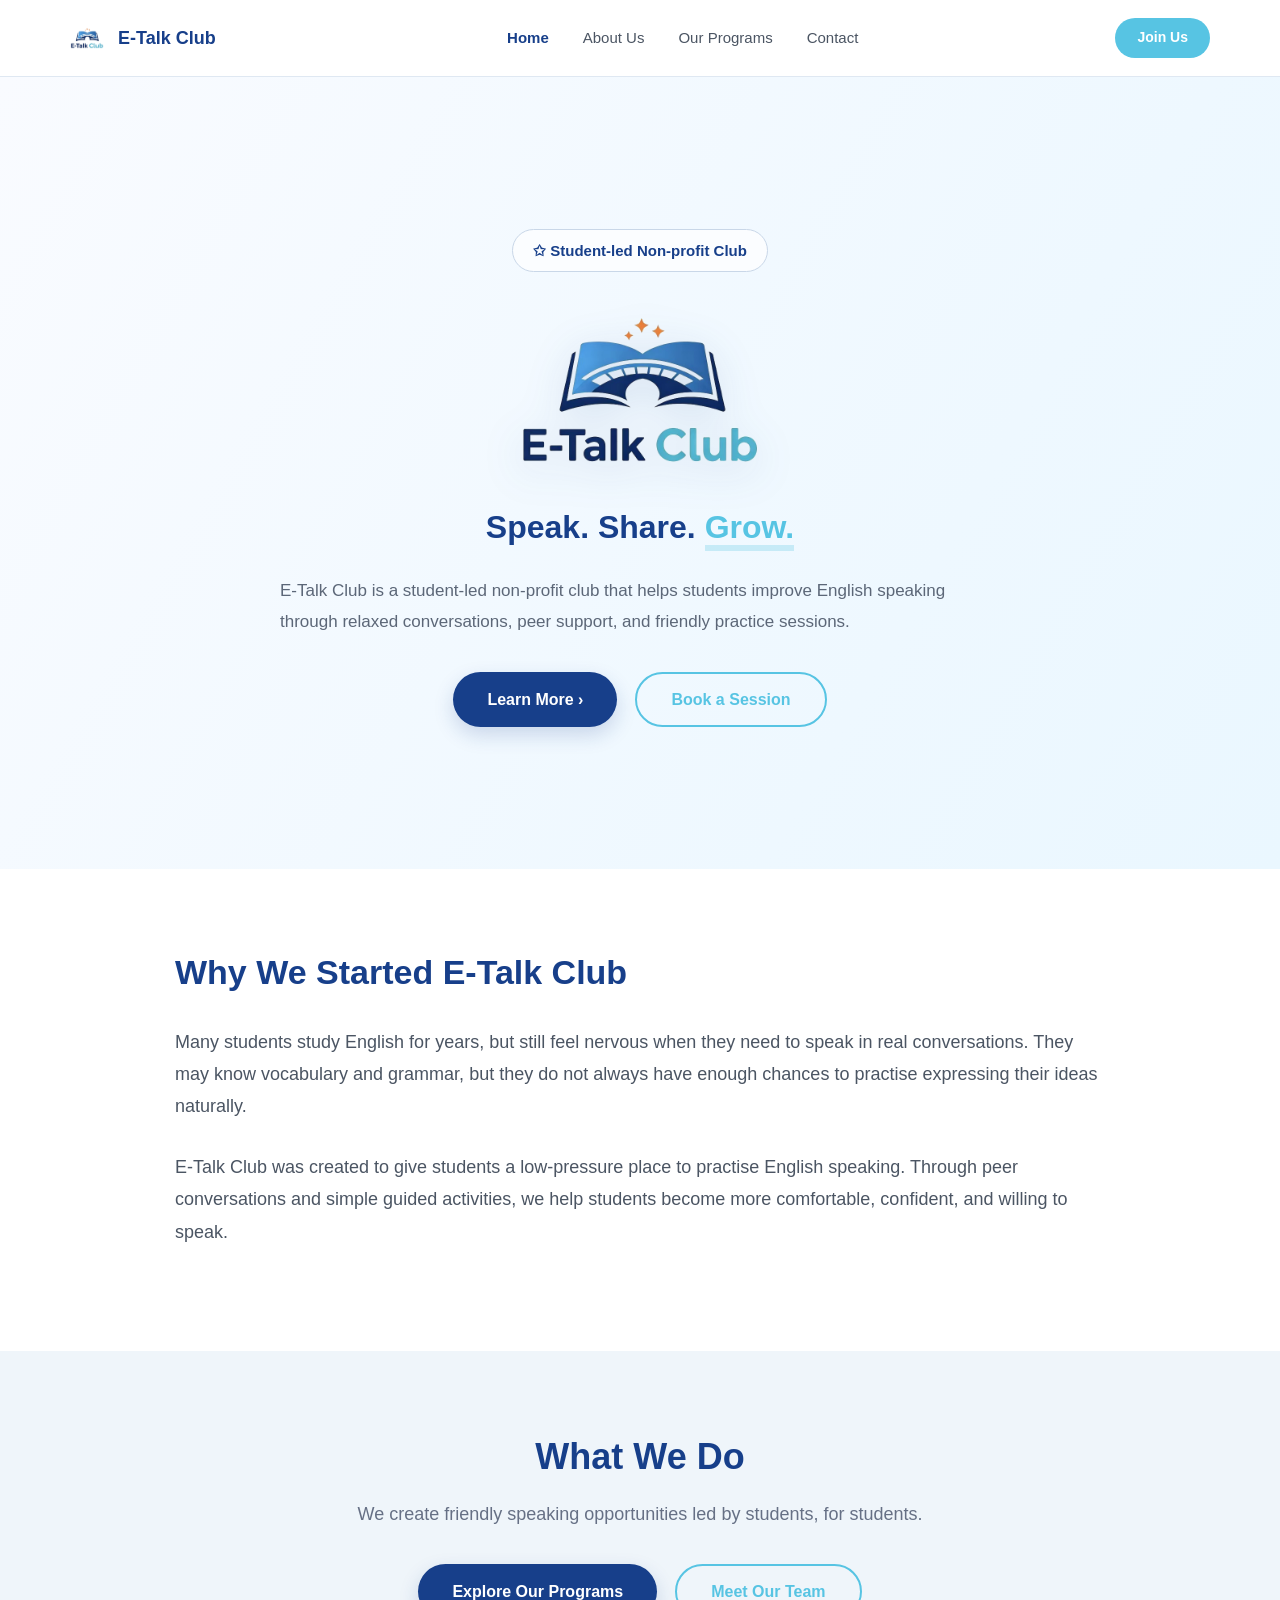
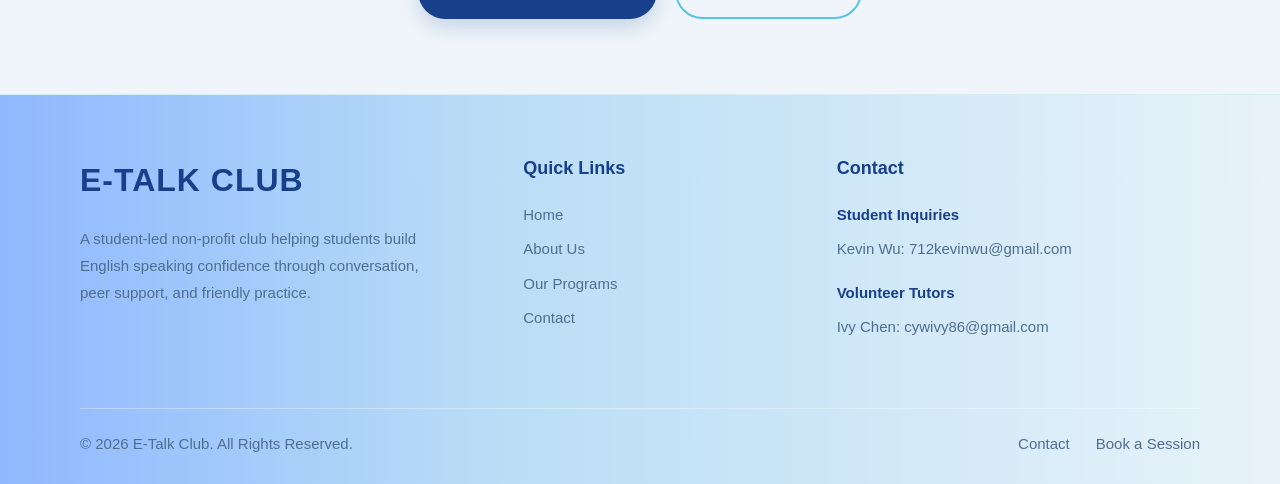
==== commit eea24d05: "更新 index.html" ====
--- a/index.html
+++ b/index.html
@@ -32,7 +32,7 @@
 
   <section class="hero">
     <div class="hero-content">
-      <div class="hero-tag">✩ Student-led Volunteer Organization</div>
+      <div class="hero-tag">✩ Student-led Non-profit Club</div>
 
       <img src="logo.png" alt="E-Talk Club Logo" class="hero-logo">
 
@@ -41,9 +41,8 @@
       </h1>
 
       <p class="hero-desc">
-        E-Talk Club is a student-led volunteer organization dedicated to helping
-        younger students improve their English speaking skills through conversation,
-        guidance, and interactive learning.
+        E-Talk Club is a student-led non-profit club that helps students improve English speaking
+        through relaxed conversations, peer support, and friendly practice sessions.
       </p>
 
       <div class="hero-buttons">
@@ -58,16 +57,15 @@
       <h2>Why We Started E-Talk Club</h2>
 
       <p>
-        Many English learners are able to study vocabulary and grammar, but they may not have enough
-        chances to practise real-life communication. As a result, students can sometimes understand
-        English on paper, but still feel nervous when they need to speak, respond, or express their ideas
-        in real situations.
+        Many students study English for years, but still feel nervous when they need to speak in real
+        conversations. They may know vocabulary and grammar, but they do not always have enough chances
+        to practise expressing their ideas naturally.
       </p>
 
       <p>
-        E-Talk Club was created to help bridge that gap. Through peer interaction, guided speaking practice,
-        and supportive feedback, we help students build confidence, participate in discussions, and express
-        themselves more clearly in English.
+        E-Talk Club was created to give students a low-pressure place to practise English speaking.
+        Through peer conversations and simple guided activities, we help students become more comfortable,
+        confident, and willing to speak.
       </p>
     </div>
   </section>
@@ -76,7 +74,7 @@
     <div class="container">
       <div class="section-heading">
         <h2>What We Do</h2>
-        <p>We focus on practical, engaging, and supportive methods to help students thrive.</p>
+        <p>We create friendly speaking opportunities led by students, for students.</p>
       </div>
 
       <div class="hero-buttons" style="margin-top: 34px;">
@@ -91,8 +89,8 @@
       <div class="footer-brand">
         <h2>E-TALK CLUB</h2>
         <p>
-          A student-led volunteer organization helping younger students build English speaking
-          confidence through conversation and peer support.
+          A student-led non-profit club helping students build English speaking confidence
+          through conversation, peer support, and friendly practice.
         </p>
       </div>
 
--- a/style.css
+++ b/style.css
@@ -292,7 +292,7 @@
   line-height: 1.8;
 }
 
-/* Programs */
+/* Program CTA */
 .program-cta {
   max-width: 900px;
   margin: 0 auto 60px;
@@ -320,6 +320,7 @@
   text-align: left;
 }
 
+/* Activities */
 .activities-intro,
 .team-intro {
   max-width: 930px;
@@ -375,130 +376,6 @@
 .activity-card p {
   font-size: 17px;
   color: #5a6473;
-  line-height: 1.8;
-}
-
-/* Speaking Levels */
-.level-grid {
-  display: grid;
-  grid-template-columns: repeat(3, 1fr);
-  gap: 28px;
-  margin-top: 42px;
-}
-
-.level-card {
-  background: var(--white);
-  border: 1px solid var(--border);
-  border-radius: 24px;
-  padding: 34px 30px;
-  box-shadow: 0 6px 18px rgba(23, 63, 138, 0.06);
-}
-
-.level-label {
-  display: inline-block;
-  background: #eaf8fd;
-  color: var(--navy);
-  padding: 7px 16px;
-  border-radius: 20px;
-  font-size: 14px;
-  font-weight: 800;
-  margin-bottom: 18px;
-}
-
-.level-card h3 {
-  font-size: 22px;
-  color: var(--navy);
-  font-weight: 900;
-  margin-bottom: 8px;
-}
-
-.level-goal {
-  color: var(--sky);
-  font-weight: 800;
-  font-size: 16px;
-  margin-bottom: 16px;
-}
-
-.level-card p {
-  color: #5a6473;
-  font-size: 16px;
-  line-height: 1.8;
-}
-
-/* Process */
-.process-wrapper {
-  margin-top: 42px;
-  background: var(--white);
-  border: 1px solid var(--border);
-  border-radius: 28px;
-  padding: 38px;
-  box-shadow: 0 6px 18px rgba(23, 63, 138, 0.06);
-}
-
-.process-steps {
-  display: grid;
-  grid-template-columns: repeat(5, 1fr);
-  gap: 18px;
-}
-
-.process-step {
-  text-align: center;
-  padding: 18px 12px;
-  border-radius: 20px;
-  background: #f7fbff;
-}
-
-.step-number {
-  width: 38px;
-  height: 38px;
-  margin: 0 auto 12px;
-  border-radius: 50%;
-  background: var(--navy);
-  color: white;
-  display: flex;
-  align-items: center;
-  justify-content: center;
-  font-weight: 900;
-}
-
-.process-step h3 {
-  font-size: 16px;
-  color: var(--navy);
-  margin-bottom: 8px;
-}
-
-.process-step p {
-  font-size: 14px;
-  color: #5a6473;
-  line-height: 1.6;
-}
-
-/* Signature Programs */
-.signature-grid {
-  display: grid;
-  grid-template-columns: repeat(3, 1fr);
-  gap: 28px;
-  margin-top: 42px;
-}
-
-.signature-card {
-  background: var(--white);
-  border-radius: 24px;
-  padding: 32px;
-  border: 1px solid var(--border);
-  box-shadow: 0 6px 18px rgba(23, 63, 138, 0.06);
-}
-
-.signature-card h3 {
-  color: var(--navy);
-  font-size: 22px;
-  font-weight: 900;
-  margin-bottom: 14px;
-}
-
-.signature-card p {
-  color: #5a6473;
-  font-size: 16px;
   line-height: 1.8;
 }
 
@@ -639,58 +516,6 @@
   color: #5a6473;
   font-size: 17px;
   line-height: 1.8;
-}
-
-.tutor-growth {
-  max-width: 780px;
-  margin: 28px auto 0;
-  background: var(--white);
-  border-left: 5px solid var(--sky);
-  border-radius: 20px;
-  padding: 28px 34px;
-  text-align: left;
-  box-shadow: 0 6px 18px rgba(23, 63, 138, 0.05);
-}
-
-.tutor-growth h3 {
-  color: var(--navy);
-  font-size: 22px;
-  margin-bottom: 12px;
-}
-
-.tutor-growth p {
-  color: #5a6473;
-  font-size: 17px;
-  line-height: 1.8;
-}
-
-/* Departments */
-.departments-grid {
-  display: grid;
-  grid-template-columns: repeat(3, 1fr);
-  gap: 24px;
-}
-
-.department-card {
-  background: #f7fbff;
-  border: 1px solid var(--border);
-  border-radius: 22px;
-  padding: 28px;
-  min-height: 170px;
-  box-shadow: 0 6px 18px rgba(23, 63, 138, 0.05);
-}
-
-.department-card h3 {
-  color: var(--navy);
-  font-size: 20px;
-  margin-bottom: 12px;
-  font-weight: 800;
-}
-
-.department-card p {
-  color: #5a6473;
-  font-size: 16px;
-  line-height: 1.7;
 }
 
 /* Contact */
@@ -903,18 +728,11 @@
 
 /* Responsive */
 @media (max-width: 950px) {
-  .footer-grid,
-  .level-grid,
-  .signature-grid {
+  .footer-grid {
     grid-template-columns: 1fr;
   }
 
-  .contact-options,
-  .departments-grid {
-    grid-template-columns: 1fr;
-  }
-
-  .process-steps {
+  .contact-options {
     grid-template-columns: 1fr;
   }
 }
@@ -1023,14 +841,9 @@
 
   .activity-card,
   .advisor-card,
-  .department-card,
   .tutor-card,
   .contact-card,
-  .program-cta,
-  .level-card,
-  .signature-card,
-  .process-wrapper,
-  .tutor-growth {
+  .program-cta {
     padding: 28px;
   }
 
